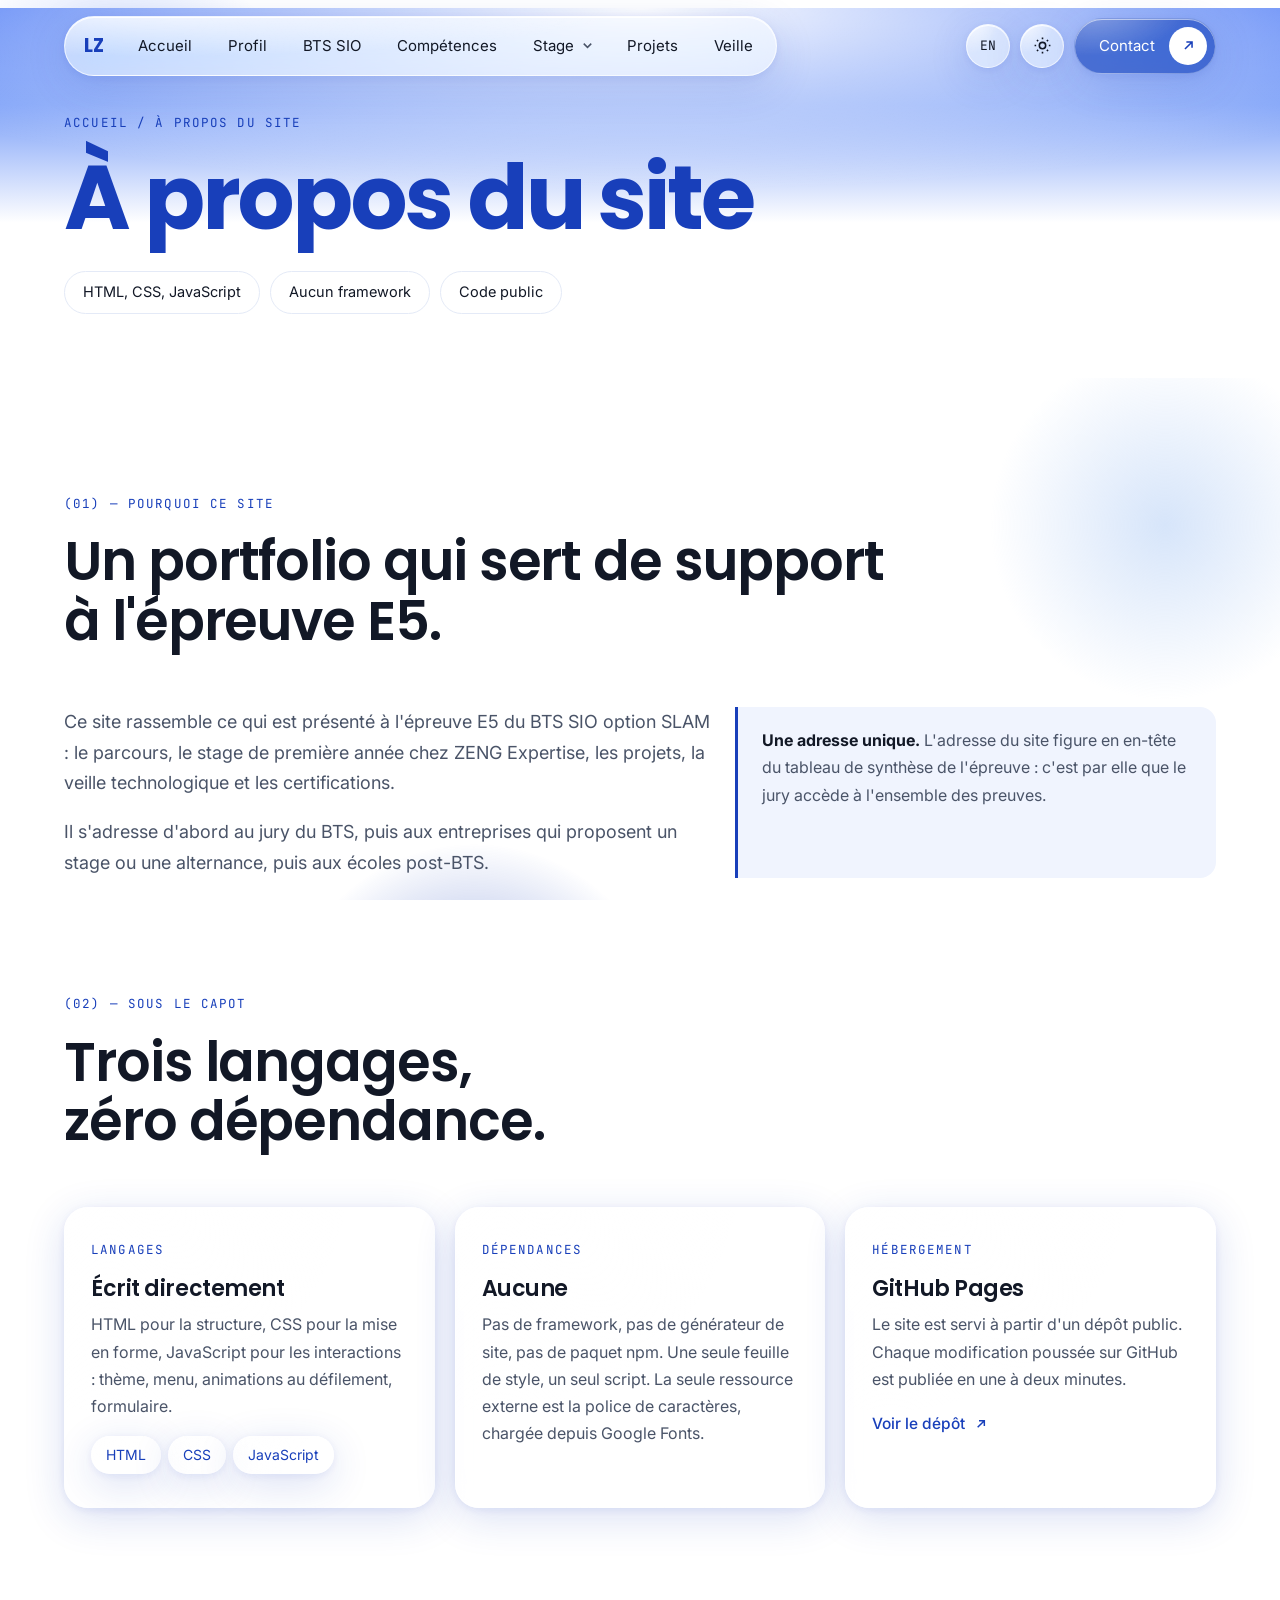
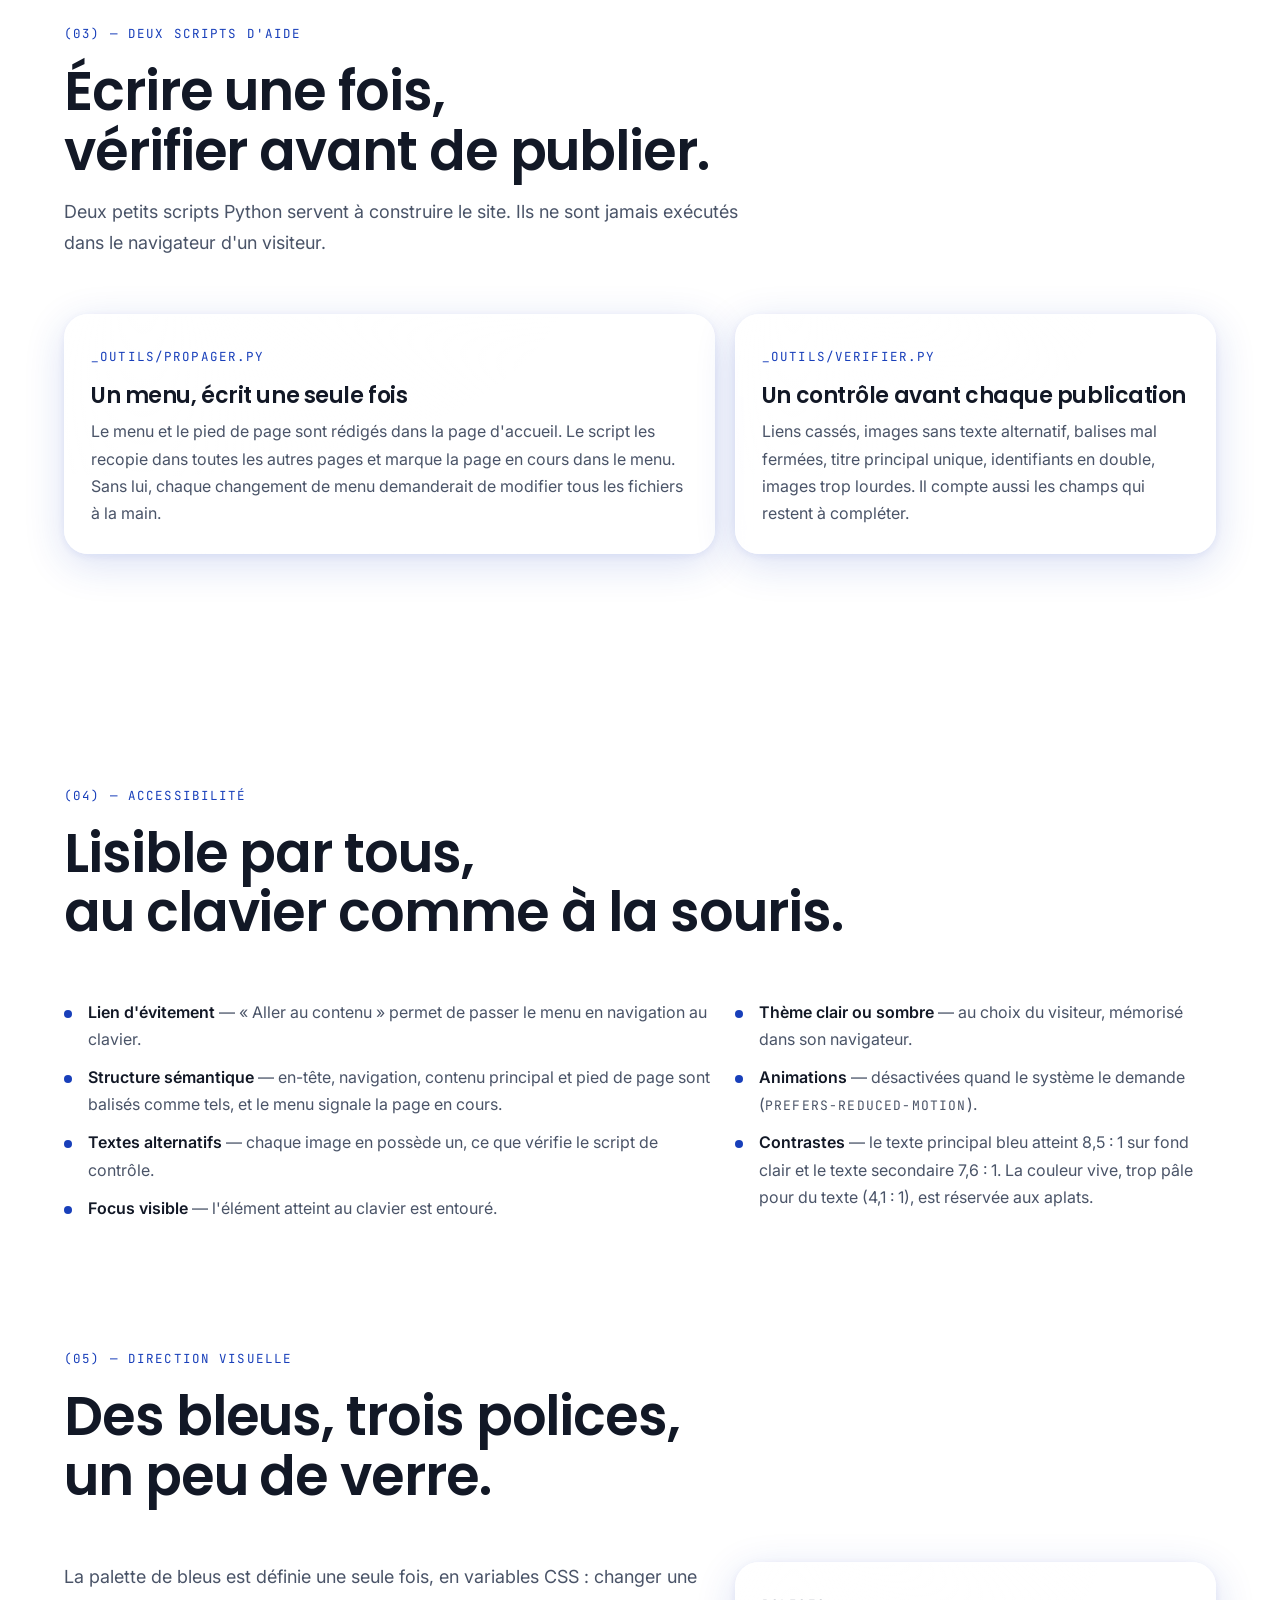
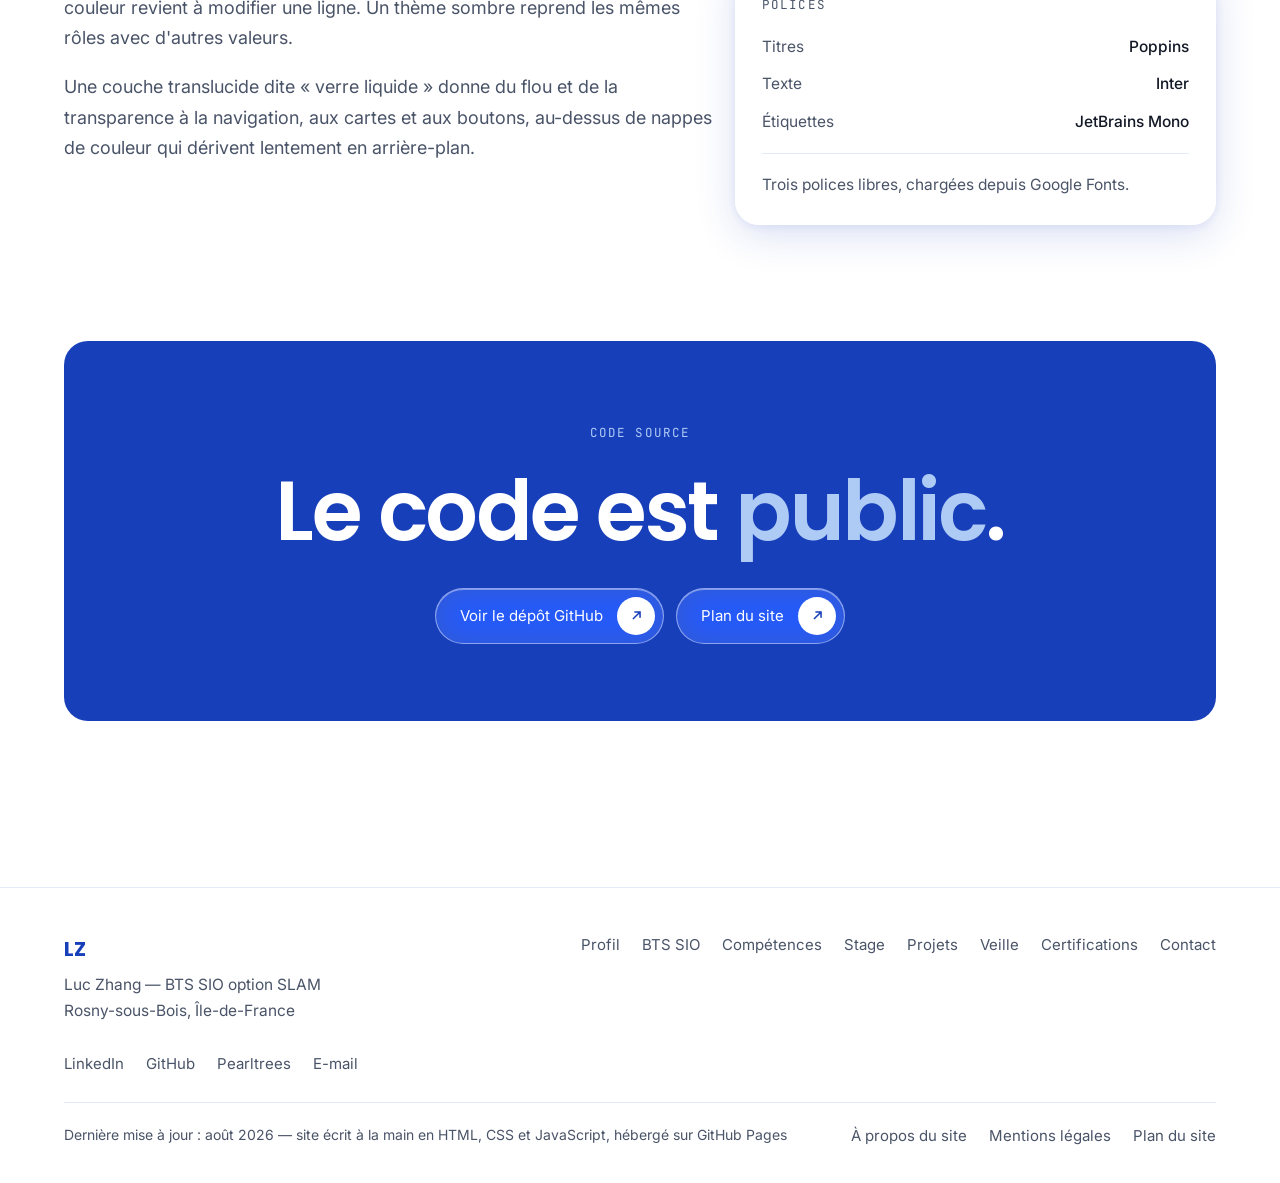
==== a-propos.html @ a3384159 "Ajoute la page à propos du site Intention du portfolio, langages et absence de dépendances, les deux" ====
<!DOCTYPE html>
<html lang="fr" data-theme="light">
<head>
<meta charset="utf-8">
<meta name="viewport" content="width=device-width, initial-scale=1">
<title>À propos du site — Luc Zhang, BTS SIO option SLAM</title>
<meta name="description" content="Comment ce portfolio est construit : HTML, CSS et JavaScript sans framework, hébergement GitHub Pages, deux scripts Python d'aide à la maintenance, accessibilité et direction visuelle.">
<link rel="preconnect" href="https://fonts.googleapis.com">
<link rel="preconnect" href="https://fonts.gstatic.com" crossorigin>
<link href="https://fonts.googleapis.com/css2?family=Poppins:wght@500;600;700&family=Inter:wght@400;500;600&family=JetBrains+Mono:wght@400;500&display=swap" rel="stylesheet">
<link rel="stylesheet" href="assets/css/style.css">
</head>
<body>
<a class="skip" href="#main">Aller au contenu</a>
<div class="progress" id="progress"></div>

<!-- #header -->
<header class="hdr" id="hdr">
  <div class="wrap hdr-in">
    <nav class="navpill" id="nav" aria-label="Navigation principale">
      <a class="logo" href="index.html">LZ</a>
      <a class="nl" href="index.html">Accueil</a>
      <a class="nl" href="profil.html">Profil</a>
      <a class="nl" href="bts-sio.html">BTS SIO</a>
      <a class="nl" href="competences.html">Compétences</a>
      <div class="has-sub">
        <a class="nl nl-main" href="stage-1.html">Stage</a>
        <button class="nl-toggle" aria-expanded="false" aria-label="Ouvrir le sous-menu Stage">
          <svg viewBox="0 0 24 24" fill="none" stroke="currentColor" stroke-width="2.4"><path d="M6 9l6 6 6-6"/></svg>
        </button>
        <div class="sub">
          <a href="stage-1.html">1<sup>re</sup> année<span>ZENG Expertise — effectué</span></a>
          <a href="stage-2.html">2<sup>e</sup> année<span>À venir</span></a>
        </div>
      </div>
      <a class="nl" href="projets.html">Projets</a>
      <a class="nl" href="veille.html">Veille</a>
    </nav>
    <div class="hdr-right">
      <button class="icon-btn burger" id="burger" aria-label="Ouvrir le menu" aria-expanded="false">
        <svg viewBox="0 0 24 24" fill="none" stroke="currentColor" stroke-width="2"><path d="M4 7h16M4 12h16M4 17h16"/></svg>
      </button>
      <!-- version anglaise à produire : index-en.html -->
      <a class="icon-btn" href="index-en.html" hreflang="en" aria-label="Switch to English">EN</a>
      <button class="icon-btn" id="theme" aria-label="Basculer le thème sombre">
        <svg viewBox="0 0 24 24" fill="none" stroke="currentColor" stroke-width="2"><circle cx="12" cy="12" r="4"/><path d="M12 2v2M12 20v2M2 12h2M20 12h2M5 5l1.5 1.5M17.5 17.5L19 19M19 5l-1.5 1.5M6.5 17.5L5 19"/></svg>
      </button>
      <a class="btn btn-deep" href="contact.html">Contact
        <span class="cir"><svg viewBox="0 0 24 24" fill="none" stroke="currentColor" stroke-width="2.2"><path d="M7 17L17 7M9 7h8v8"/></svg></span>
      </a>
    </div>
  </div>
</header>
<!-- /#header -->

<main id="main">

<!-- ============ EN-TÊTE ============ -->
<section class="pagehead">
  <div class="wrap">
    <p class="mono bread rv"><a href="index.html">Accueil</a> / À propos du site</p>
    <h1 class="rv">À propos du site</h1>
    <p class="sub rv">Pourquoi il existe, de quoi il est fait, et comment il est entretenu.</p>
    <div class="meta rv">
      <span>HTML, CSS, JavaScript</span>
      <span>Aucun framework</span>
      <span>Code public</span>
    </div>
  </div>
</section>

<!-- ============ 01 · POURQUOI ============ -->
<section class="sec wrap">
  <div class="sec-head rv">
    <span class="mono eyebrow">(01) — Pourquoi ce site</span>
    <h2>Un portfolio qui sert de support<br>à l'épreuve E5.</h2>
  </div>

  <div class="grid-2">
    <div class="rv">
      <p class="lead">Ce site rassemble ce qui est présenté à l'épreuve E5 du BTS SIO option SLAM : le parcours, le stage de première année chez ZENG Expertise, les projets, la veille technologique et les certifications.</p>
      <p class="lead" style="margin-top:18px">Il s'adresse d'abord au jury du BTS, puis aux entreprises qui proposent un stage ou une alternance, puis aux écoles post-BTS.</p>
    </div>
    <aside class="note rv">
      <b>Une adresse unique.</b> L'adresse du site figure en en-tête du tableau de synthèse de l'épreuve : c'est par elle que le jury accède à l'ensemble des preuves.
    </aside>
  </div>
</section>

<!-- ============ 02 · SOUS LE CAPOT ============ -->
<section class="sec wrap" style="padding-top:0">
  <div class="sec-head rv">
    <span class="mono eyebrow">(02) — Sous le capot</span>
    <h2>Trois langages,<br>zéro dépendance.</h2>
  </div>

  <div class="grid-3">
    <article class="card rv">
      <span class="mono" style="color:var(--deep)">Langages</span>
      <h3 style="margin:14px 0 10px;font-size:22px">Écrit directement</h3>
      <p style="color:var(--sec);font-size:16px">HTML pour la structure, CSS pour la mise en forme, JavaScript pour les interactions : thème, menu, animations au défilement, formulaire.</p>
      <div style="margin-top:16px"><span class="chip">HTML</span><span class="chip">CSS</span><span class="chip">JavaScript</span></div>
    </article>
    <article class="card rv">
      <span class="mono" style="color:var(--deep)">Dépendances</span>
      <h3 style="margin:14px 0 10px;font-size:22px">Aucune</h3>
      <p style="color:var(--sec);font-size:16px">Pas de framework, pas de générateur de site, pas de paquet npm. Une seule feuille de style, un seul script. La seule ressource externe est la police de caractères, chargée depuis Google Fonts.</p>
    </article>
    <article class="card rv">
      <span class="mono" style="color:var(--deep)">Hébergement</span>
      <h3 style="margin:14px 0 10px;font-size:22px">GitHub Pages</h3>
      <p style="color:var(--sec);font-size:16px">Le site est servi à partir d'un dépôt public. Chaque modification poussée sur GitHub est publiée en une à deux minutes.</p>
      <div style="margin-top:16px"><a class="link" href="https://github.com/luckk11/portfolio-bts-sio" rel="noopener">Voir le dépôt
        <svg viewBox="0 0 24 24" fill="none" stroke="currentColor" stroke-width="2.2"><path d="M7 17L17 7M9 7h8v8"/></svg></a></div>
    </article>
  </div>
</section>

<!-- ============ 03 · SCRIPTS ============ -->
<section class="sec wrap" style="padding-top:0">
    <div class="sec-head rv">
      <span class="mono eyebrow">(03) — Deux scripts d'aide</span>
      <h2>Écrire une fois,<br>vérifier avant de publier.</h2>
      <p class="lead" style="margin-top:16px">Deux petits scripts Python servent à construire le site. Ils ne sont jamais exécutés dans le navigateur d'un visiteur.</p>
    </div>

    <div class="grid-2">
      <article class="card rv">
        <span class="mono" style="color:var(--deep)">_outils/propager.py</span>
        <h3 style="margin:14px 0 10px;font-size:22px">Un menu, écrit une seule fois</h3>
        <p style="color:var(--sec);font-size:16px">Le menu et le pied de page sont rédigés dans la page d'accueil. Le script les recopie dans toutes les autres pages et marque la page en cours dans le menu. Sans lui, chaque changement de menu demanderait de modifier tous les fichiers à la main.</p>
      </article>
      <article class="card rv">
        <span class="mono" style="color:var(--deep)">_outils/verifier.py</span>
        <h3 style="margin:14px 0 10px;font-size:22px">Un contrôle avant chaque publication</h3>
        <p style="color:var(--sec);font-size:16px">Liens cassés, images sans texte alternatif, balises mal fermées, titre principal unique, identifiants en double, images trop lourdes. Il compte aussi les champs qui restent à compléter.</p>
      </article>
    </div>
</section>

<!-- ============ 04 · ACCESSIBILITÉ ============ -->
<section class="sec wrap">
  <div class="sec-head rv">
    <span class="mono eyebrow">(04) — Accessibilité</span>
    <h2>Lisible par tous,<br>au clavier comme à la souris.</h2>
  </div>

  <div class="grid-2">
    <ul class="mlist rv" style="margin-top:0">
      <li><b>Lien d'évitement</b> — « Aller au contenu » permet de passer le menu en navigation au clavier.</li>
      <li><b>Structure sémantique</b> — en-tête, navigation, contenu principal et pied de page sont balisés comme tels, et le menu signale la page en cours.</li>
      <li><b>Textes alternatifs</b> — chaque image en possède un, ce que vérifie le script de contrôle.</li>
      <li><b>Focus visible</b> — l'élément atteint au clavier est entouré.</li>
    </ul>
    <ul class="mlist rv" style="margin-top:0">
      <li><b>Thème clair ou sombre</b> — au choix du visiteur, mémorisé dans son navigateur.</li>
      <li><b>Animations</b> — désactivées quand le système le demande (<span class="mono" style="font-size:13px">prefers-reduced-motion</span>).</li>
      <li><b>Contrastes</b> — le texte principal bleu atteint 8,5 : 1 sur fond clair et le texte secondaire 7,6 : 1. La couleur vive, trop pâle pour du texte (4,1 : 1), est réservée aux aplats.</li>
    </ul>
  </div>
</section>

<!-- ============ 05 · DIRECTION VISUELLE ============ -->
<section class="sec wrap" style="padding-top:0">
  <div class="sec-head rv">
    <span class="mono eyebrow">(05) — Direction visuelle</span>
    <h2>Des bleus, trois polices,<br>un peu de verre.</h2>
  </div>

  <div class="grid-2">
    <div class="rv">
      <p class="lead">La palette de bleus est définie une seule fois, en variables CSS : changer une couleur revient à modifier une ligne. Un thème sombre reprend les mêmes rôles avec d'autres valeurs.</p>
      <p class="lead" style="margin-top:18px">Une couche translucide dite « verre liquide » donne du flou et de la transparence à la navigation, aux cartes et aux boutons, au-dessus de nappes de couleur qui dérivent lentement en arrière-plan.</p>
    </div>
    <aside class="card idcard rv">
      <span class="mono" style="color:var(--sec)">Polices</span>
      <dl style="margin-top:16px">
        <dt>Titres</dt><dd>Poppins</dd>
        <dt>Texte</dt><dd>Inter</dd>
        <dt>Étiquettes</dt><dd>JetBrains Mono</dd>
      </dl>
      <p style="margin-top:18px;padding-top:18px;border-top:1px solid var(--line);font-size:15.5px;color:var(--sec)">Trois polices libres, chargées depuis Google Fonts.</p>
    </aside>
  </div>
</section>

<!-- ============ CTA ============ -->
<section class="wrap" style="padding-bottom:clamp(40px,6vw,80px)">
  <div class="cta rv">
    <span class="mono" style="color:var(--pale)">Code source</span>
    <h2 style="margin-top:20px">Le code est <em>public</em>.</h2>
    <div style="margin-top:30px;display:flex;gap:12px;justify-content:center;flex-wrap:wrap">
      <a class="btn btn-ghost" href="https://github.com/luckk11/portfolio-bts-sio" rel="noopener">Voir le dépôt GitHub
        <span class="cir"><svg viewBox="0 0 24 24" fill="none" stroke="currentColor" stroke-width="2.2"><path d="M7 17L17 7M9 7h8v8"/></svg></span></a>
      <a class="btn btn-ghost" href="plan-du-site.html">Plan du site
        <span class="cir"><svg viewBox="0 0 24 24" fill="none" stroke="currentColor" stroke-width="2.2"><path d="M7 17L17 7M9 7h8v8"/></svg></span></a>
    </div>
  </div>
</section>

</main>

<!-- #footer -->
<footer class="ft">
  <div class="wrap">
    <div class="ft-in">
      <div>
        <span style="font-family:Poppins,sans-serif;font-weight:700;font-size:20px;color:var(--deep)">LZ</span>
        <p style="font-size:15.5px;color:var(--sec);margin-top:6px">Luc Zhang — BTS SIO option SLAM<br>Rosny-sous-Bois, Île-de-France</p>
      </div>
      <nav aria-label="Pages du site">
        <a href="profil.html">Profil</a>
        <a href="bts-sio.html">BTS SIO</a>
        <a href="competences.html">Compétences</a>
        <a href="stage-1.html">Stage</a>
        <a href="projets.html">Projets</a>
        <a href="veille.html">Veille</a>
        <a href="certifications.html">Certifications</a>
        <a href="contact.html">Contact</a>
      </nav>
      <nav aria-label="Liens externes">
        <a href="https://www.linkedin.com/in/luczhang8/" rel="noopener">LinkedIn</a>
        <a href="https://github.com/luckk11" rel="noopener">GitHub</a>
        <a href="https://www.pearltrees.com/lucque" rel="noopener">Pearltrees</a>
        <a href="mailto:zhg.luc2909@gmail.com">E-mail</a>
      </nav>
    </div>
    <div class="ft-in ft-bot">
      <span>Dernière mise à jour : août 2026 — site écrit à la main en HTML, CSS et JavaScript, hébergé sur GitHub Pages</span>
      <nav aria-label="Pages annexes">
        <a href="a-propos.html">À propos du site</a>
        <a href="mentions-legales.html">Mentions légales</a>
        <a href="plan-du-site.html">Plan du site</a>
      </nav>
    </div>
  </div>
</footer>
<!-- /#footer -->

<script src="assets/js/main.js" defer></script>
</body>
</html>
---- assets/css/style.css ----
/* ============================================================
   1. TOKENS — palette relevée sur la référence Arooth
   ============================================================ */
:root{
  --deep:#183FBA; --vivid:#4776F5; --pale:#AECBF5; --faint:#D8E3FC;
  --surf:#F0F4FE; --page:#FFFFFF; --card:#FFFFFF;
  --ink:#121826; --sec:#4A5468; --line:#E4EAF7;
  --ok:#0E9F6E; --ok-bg:#E1F5EE;
  --wait:#B45309; --wait-bg:#FAEEDA;
  --todo:#7A3FBF; --todo-bg:#F1EAFB;
  --sky:radial-gradient(120% 85% at 50% 0%,#FFFFFF 0%,rgba(255,255,255,0) 58%),
        linear-gradient(180deg,#4776F5 0%,#7CA0F8 26%,#FFFFFF 58%);
  --r:16px; --r-lg:24px;
  --pad:clamp(20px,5vw,72px);
  --ease:cubic-bezier(.2,.7,.3,1);
  --glass-bg:rgba(255,255,255,.52); --glass-hi:rgba(255,255,255,.85); --glass-border:rgba(255,255,255,.65);
  --glass-shadow:0 10px 40px rgba(24,63,186,.16),0 2px 10px rgba(24,63,186,.08);
  --blob-a:#4776F5; --blob-b:#AECBF5; --blob-c:#183FBA;
}
[data-theme="dark"]{
  --deep:#6C93F7; --vivid:#4776F5; --pale:#8FB2F0; --faint:#243255;
  --surf:#18213C; --page:#0B1020; --card:#111830;
  --ink:#EAEEF9; --sec:#9BA7C2; --line:#222E4F;
  --ok:#34D399; --ok-bg:#10382D;
  --wait:#FBBF24; --wait-bg:#3A2A08;
  --todo:#C4A2F0; --todo-bg:#2A1E3E;
  --sky:radial-gradient(120% 85% at 50% 0%,rgba(11,16,32,.2) 0%,rgba(11,16,32,0) 55%),
        linear-gradient(180deg,#1B3A93 0%,#152657 30%,#0B1020 62%);
  --glass-bg:rgba(20,28,54,.46); --glass-hi:rgba(255,255,255,.16); --glass-border:rgba(255,255,255,.13);
  --glass-shadow:0 10px 40px rgba(0,0,0,.5),0 2px 10px rgba(0,0,0,.3);
  --blob-a:#4776F5; --blob-b:#1B3A93; --blob-c:#8FB2F0;
}

/* ============================================================
   2. BASE
   ============================================================ */
*{box-sizing:border-box}
html{scroll-behavior:smooth}
body{margin:0;background:var(--page);color:var(--ink);font-family:Inter,system-ui,-apple-system,sans-serif;font-size:17px;line-height:1.7;-webkit-font-smoothing:antialiased}
img{max-width:100%;display:block}
a{color:inherit}
h1,h2,h3,h4{font-family:Poppins,sans-serif;font-weight:600;letter-spacing:-.02em;line-height:1.1;margin:0}
p{margin:0}
.wrap{max-width:1320px;margin:0 auto;padding:0 var(--pad)}
.mono{font-family:'JetBrains Mono',monospace;text-transform:uppercase;letter-spacing:.09em;font-size:12.5px}
.eyebrow{color:var(--deep);margin-bottom:18px;display:block}
.lead{color:var(--sec);font-size:18px;max-width:64ch}
.sec{padding-block:clamp(64px,9vw,120px)}
.sec-head{margin-bottom:clamp(32px,5vw,56px)}
.sec-head h2{font-size:clamp(30px,4.4vw,54px)}
.skip{position:absolute;left:-9999px}
.skip:focus{left:16px;top:16px;z-index:99;background:var(--deep);color:#fff;padding:10px 18px;border-radius:999px}
:focus-visible{outline:3px solid var(--deep);outline-offset:3px;border-radius:6px}
/* champ à compléter — repérable en un coup d'œil, à supprimer une fois rempli */
.todo{background:var(--todo-bg);color:var(--todo);border-radius:6px;padding:1px 8px;font-family:'JetBrains Mono',monospace;font-size:.82em}

/* ============================================================
   3. BOUTONS
   ============================================================ */
.btn{display:inline-flex;align-items:center;gap:14px;border:0;cursor:pointer;border-radius:999px;padding:8px 8px 8px 24px;font:inherit;font-size:15px;text-decoration:none;transition:transform .3s var(--ease),background .3s}
.btn .cir{width:38px;height:38px;border-radius:999px;display:grid;place-items:center;transition:transform .4s var(--ease);flex:none}
.btn:hover{transform:translateY(-2px)}
.btn:hover .cir{transform:rotate(45deg)}
.btn svg{width:17px;height:17px}
.btn-deep{background:var(--deep);color:#fff}
.btn-deep .cir{background:#fff;color:var(--deep)}
.btn-soft{background:var(--surf);color:var(--ink)}
.btn-soft .cir{background:var(--deep);color:#fff}
.btn-ghost{background:transparent;color:#fff;border:1px solid rgba(255,255,255,.45)}
.btn-ghost .cir{background:#fff;color:var(--deep)}
.link{display:inline-flex;align-items:center;gap:8px;color:var(--deep);text-decoration:none;font-size:15.5px;font-weight:500}
.link svg{width:16px;height:16px;transition:transform .35s var(--ease)}
.link:hover svg{transform:translate(4px,-4px)}

/* ============================================================
   4. HEADER
   ============================================================ */
.progress{position:fixed;top:0;left:0;height:3px;width:0;background:var(--deep);z-index:60}
.hdr{position:sticky;top:0;z-index:50;padding:16px 0;transition:padding .3s var(--ease)}
.hdr.compact{padding:8px 0}
.hdr-in{display:flex;align-items:center;justify-content:space-between;gap:16px}
.navpill{display:flex;align-items:center;gap:4px;background:var(--card);border:1px solid var(--line);border-radius:999px;padding:7px}
.navpill .logo{font-family:Poppins,sans-serif;font-weight:700;font-size:19px;color:var(--deep);padding:0 14px 0 12px;text-decoration:none}
.navpill a.nl{font-size:15px;color:var(--ink);padding:9px 16px;border-radius:999px;text-decoration:none;transition:background .25s,color .25s;white-space:nowrap}
.navpill a.nl:hover,.navpill a.nl[aria-current="page"]{background:var(--surf);color:var(--deep)}
.hdr-right{display:flex;align-items:center;gap:10px}
.icon-btn{width:44px;height:44px;border-radius:999px;border:1px solid var(--line);background:var(--card);color:var(--ink);display:grid;place-items:center;cursor:pointer;transition:background .25s;text-decoration:none;font-size:13px;font-family:'JetBrains Mono',monospace}
.icon-btn:hover{background:var(--surf)}
.icon-btn svg{width:19px;height:19px}
.burger{display:none}

/* ============================================================
   5. HERO
   ============================================================ */
.hero{position:relative;background:var(--sky);margin-top:-84px;padding-top:104px;overflow:hidden}
.hero-in{position:relative;z-index:1;text-align:center;padding:clamp(28px,6vw,64px) 0 0}
.hero-tag{display:inline-flex;align-items:center;gap:9px;background:var(--card);border-radius:999px;padding:9px 20px;font-size:15px;color:var(--ink);border:1px solid var(--line)}
.dot{width:8px;height:8px;border-radius:999px;background:var(--ok);flex:none;position:relative}
.dot::after{content:"";position:absolute;inset:0;border-radius:999px;background:var(--ok);animation:pulse 2.4s infinite}
@keyframes pulse{0%{transform:scale(1);opacity:.7}70%{transform:scale(2.8);opacity:0}100%{opacity:0}}
.welcome{margin:clamp(18px,3vw,34px) 0 0;text-align:center}
.welcome .w1{display:block;font-family:Poppins,sans-serif;font-weight:700;color:var(--deep);font-size:clamp(54px,14.6vw,196px);line-height:.9;letter-spacing:-.045em}
.welcome .w1 .pill{display:inline-block;width:.46em;height:.26em;border:.055em solid var(--deep);border-radius:999px;background:var(--pale);margin-left:.06em;vertical-align:.06em}
.welcome .w2{display:block;font-family:Poppins,sans-serif;font-weight:500;color:var(--ink);font-size:clamp(20px,3.4vw,44px);line-height:1.15;letter-spacing:-.02em;margin-top:clamp(6px,1vw,14px)}
.hero-name{margin-top:clamp(16px,2.2vw,26px);color:var(--deep)}
.hero-bar{position:relative;z-index:1;margin-top:clamp(36px,6vw,72px);background:var(--page);border-top:1px solid var(--line);padding:clamp(24px,3vw,38px) 0}
.hero-bar-in{display:flex;align-items:center;justify-content:space-between;gap:28px;flex-wrap:wrap}
.hero-bar p{max-width:58ch;font-size:clamp(17px,1.5vw,21px);line-height:1.55}
.hero-actions{display:flex;gap:12px;flex-wrap:wrap}

/* ============================================================
   6. COMPOSANTS
   ============================================================ */
.card{background:var(--card);border:1px solid var(--line);border-radius:var(--r-lg);padding:26px}
.grid-3{display:grid;grid-template-columns:repeat(3,1fr);gap:20px}
.grid-2{display:grid;grid-template-columns:1.15fr .85fr;gap:20px}
.grid-4{display:grid;grid-template-columns:repeat(4,1fr);gap:16px}
.stat{border-left:2px solid var(--deep);padding-left:20px}
.stat b{display:block;font-family:Poppins,sans-serif;font-weight:700;font-size:clamp(34px,4.2vw,54px);line-height:1;color:var(--deep)}
.stat span{font-size:15px;color:var(--sec)}
.idcard dl{display:grid;grid-template-columns:auto 1fr;gap:11px 16px;margin:0;font-size:15.5px}
.idcard dt{color:var(--sec)}
.idcard dd{margin:0;text-align:right;font-weight:500}
.chip{display:inline-block;background:var(--surf);color:var(--deep);border-radius:999px;padding:7px 15px;font-size:14px;margin:0 7px 7px 0}
.chip-n{background:var(--surf);color:var(--sec)}
.badge{display:inline-flex;align-items:center;gap:7px;border-radius:999px;padding:6px 14px;font-size:13.5px;font-weight:500}
.badge-ok{background:var(--ok-bg);color:var(--ok)}
.badge-wait{background:var(--wait-bg);color:var(--wait)}

/* accordéon */
.acc{border-top:1px solid var(--line)}
.acc-item{border-bottom:1px solid var(--line)}
.acc-btn{width:100%;background:none;border:0;cursor:pointer;font:inherit;color:inherit;display:flex;align-items:center;gap:20px;padding:26px 4px;text-align:left}
.acc-btn .num{font-family:'JetBrains Mono',monospace;font-size:13px;color:var(--sec);flex:none}
.acc-btn h3{flex:1;font-size:clamp(19px,2.2vw,27px);transition:color .3s}
.acc-btn:hover h3{color:var(--deep)}
.acc-btn .plus{width:38px;height:38px;border-radius:999px;background:var(--surf);color:var(--deep);display:grid;place-items:center;flex:none;transition:transform .4s var(--ease),background .3s}
.acc-item.open .acc-btn .plus{transform:rotate(135deg);background:var(--deep);color:#fff}
.acc-panel{display:grid;grid-template-rows:0fr;transition:grid-template-rows .45s var(--ease)}
.acc-item.open .acc-panel{grid-template-rows:1fr}
.acc-panel > div{overflow:hidden}
.acc-body{padding:0 4px 28px 58px;color:var(--sec);max-width:74ch}
.gauge{display:flex;gap:6px;margin:14px 0 12px}
.gauge i{width:34px;height:6px;border-radius:3px;background:var(--faint)}
.gauge i.on{background:var(--deep)}

/* bandes pleine couleur */
.band{background:var(--deep);color:#fff}
.band .lead{color:rgba(255,255,255,.82)}
.band .mono{color:rgba(255,255,255,.75)}
.band h2{color:#fff}
[data-theme="dark"] .band{background:#152A63}

/* frise */
.timeline{display:grid;grid-template-columns:repeat(4,1fr);gap:22px;position:relative;margin-top:14px}
.timeline::before{content:"";position:absolute;left:0;right:0;top:9px;height:2px;background:rgba(255,255,255,.22)}
.tl{position:relative;padding-top:34px}
.tl::before{content:"";position:absolute;top:2px;left:0;width:16px;height:16px;border-radius:999px;background:#fff;border:4px solid var(--deep)}
.tl b{display:block;font-family:Poppins,sans-serif;font-size:18px;font-weight:600}
.tl span{font-size:15px;color:rgba(255,255,255,.72);display:block}
.tl em{font-family:'JetBrains Mono',monospace;font-style:normal;font-size:12px;color:var(--pale);letter-spacing:.08em}

/* fiche stage */
.stage{display:grid;grid-template-columns:.85fr 1.15fr;gap:0;overflow:hidden;padding:0}
.stage-media{background:var(--surf);padding:clamp(24px,3vw,40px);display:flex;flex-direction:column;justify-content:center;gap:20px}
.stage-media .logo-box{background:#000;border-radius:var(--r);padding:26px;display:grid;place-items:center}
.stage-media .logo-box img{width:132px}
.stage-media dl{display:grid;grid-template-columns:auto 1fr;gap:10px 14px;margin:0;font-size:15px}
.stage-media dt{color:var(--sec)}
.stage-media dd{margin:0;text-align:right;font-weight:500}
.stage-body{padding:clamp(24px,3vw,40px)}
.stage-body h3{font-size:clamp(22px,2.6vw,32px);margin:10px 0 6px}
.mlist{list-style:none;margin:16px 0 0;padding:0}
.mlist li{position:relative;padding-left:24px;margin-bottom:11px;font-size:16px;color:var(--sec)}
.mlist li::before{content:"";position:absolute;left:0;top:11px;width:8px;height:8px;border-radius:999px;background:var(--deep)}
.mlist li b{color:var(--ink);font-weight:600}
.docs{display:flex;gap:10px;flex-wrap:wrap;margin-top:22px;padding-top:22px;border-top:1px solid var(--line)}
.doc{display:inline-flex;align-items:center;gap:10px;border:1px solid var(--line);border-radius:999px;padding:11px 20px;font-size:15px;text-decoration:none;transition:border-color .3s,background .3s}
.doc:hover{border-color:var(--deep);background:var(--surf)}

/* projet en vedette */
.feat{overflow:hidden;padding:0;border-radius:var(--r-lg);border:1px solid var(--line);background:var(--card)}
.feat-media{position:relative;background:var(--surf);border-bottom:1px solid var(--line);overflow:hidden}
.feat-media img{width:100%;transition:transform .8s var(--ease)}
.feat:hover .feat-media img{transform:scale(1.02)}
.feat-body{padding:clamp(24px,3vw,40px);display:grid;grid-template-columns:1.3fr .7fr;gap:30px;align-items:start}
.feat-body h3{font-size:clamp(24px,3vw,38px);margin-bottom:12px}
.shots{display:grid;grid-template-columns:1fr 1fr;gap:16px;margin-top:20px}
.shots img{border:1px solid var(--line);border-radius:var(--r)}

/* axes de veille illustrés */
.axe{background:var(--card);border:1px solid var(--line);border-radius:var(--r-lg);overflow:hidden;transition:transform .35s var(--ease),border-color .35s}
.axe:hover{transform:translateY(-6px);border-color:var(--deep)}
.axe img{width:100%;aspect-ratio:16/10;object-fit:cover;border-bottom:1px solid var(--line);background:var(--surf)}
.axe-body{padding:22px 24px 26px}
.axe-body h3{font-size:20px;margin:12px 0 6px}
.axe-body p{font-size:15.5px;color:var(--sec)}

/* certifications */
.certs{display:grid;grid-template-columns:repeat(3,1fr);gap:16px}
.bandeau{margin-top:18px;background:var(--surf);border:1px solid var(--line);border-radius:var(--r);padding:20px 26px;display:flex;gap:18px;align-items:flex-start}
.bandeau .sq{width:38px;height:38px;border-radius:10px;background:var(--card);color:var(--deep);display:grid;place-items:center;flex:none;border:1px solid var(--line)}
.bandeau p{font-size:16px;color:var(--sec)}
.bandeau b{color:var(--ink)}
.cert{display:flex;align-items:center;gap:16px;border:1px solid var(--line);border-radius:var(--r);padding:18px 22px;background:var(--card)}
.cert .sq{width:44px;height:44px;border-radius:12px;background:var(--surf);color:var(--deep);display:grid;place-items:center;flex:none}
.cert b{display:block;font-size:16px;font-weight:600;line-height:1.35}
.cert span{font-size:14px;color:var(--sec)}

/* CTA final */
.cta{background:var(--deep);color:#fff;border-radius:var(--r-lg);padding:clamp(38px,6vw,84px);text-align:center}
.cta h2{font-size:clamp(34px,6.5vw,86px);letter-spacing:-.03em;color:#fff}
.cta h2 em{font-style:normal;color:var(--pale)}
.cta .mail{display:inline-block;margin-top:22px;font-size:clamp(17px,2vw,24px);color:#fff;text-decoration:none;border-bottom:2px solid rgba(255,255,255,.45);padding-bottom:3px}

/* footer */
.ft{border-top:1px solid var(--line);margin-top:clamp(48px,7vw,96px);padding:44px 0 34px}
.ft-in{display:flex;justify-content:space-between;gap:26px;flex-wrap:wrap;align-items:flex-start}
.ft nav{display:flex;gap:22px;flex-wrap:wrap}
.ft a{color:var(--sec);text-decoration:none;font-size:15px}
.ft a:hover{color:var(--deep)}
.ft-bot{margin-top:26px;padding-top:20px;border-top:1px solid var(--line);font-size:14px;color:var(--sec)}

/* ============================================================
   7. ANIMATIONS
   ============================================================ */
.rv{opacity:0;transform:translateY(22px);transition:opacity .7s var(--ease),transform .7s var(--ease)}
.rv.in{opacity:1;transform:none}

/* ============================================================
   8. RESPONSIVE
   ============================================================ */
@media (max-width:1000px){
  .grid-3,.grid-2,.grid-4,.timeline,.certs,.feat-body{grid-template-columns:1fr 1fr}
  .stage{grid-template-columns:1fr}
  .feat-body{grid-template-columns:1fr}
}
@media (max-width:760px){
  body{font-size:16px}
  .grid-3,.grid-2,.grid-4,.timeline,.certs,.shots{grid-template-columns:1fr}
  .timeline::before{display:none}
  .navpill .nl{display:none}
  .burger{display:grid}
  .navpill.open{position:absolute;top:74px;left:var(--pad);right:var(--pad);flex-direction:column;align-items:stretch;border-radius:var(--r-lg);padding:12px}
  .navpill.open .nl{display:block}
  .acc-body{padding-left:4px}
  .hdr{position:relative}
  .hero{margin-top:0;padding-top:24px}
}
@media (prefers-reduced-motion:reduce){
  html{scroll-behavior:auto}
  *,*::before,*::after{animation-duration:.001ms!important;transition-duration:.001ms!important}
  .rv{opacity:1;transform:none}
}

/* ============================================================
   9. PAGES INTERNES
   ============================================================ */
.pagehead{position:relative;background:var(--sky);margin-top:-84px;padding:104px 0 clamp(38px,5vw,72px);overflow:hidden}
.pagehead .wrap{position:relative;z-index:1}
.bread{color:var(--deep)}
.bread a{text-decoration:none}
.bread a:hover{text-decoration:underline}
.pagehead h1{font-size:clamp(38px,7vw,92px);color:var(--deep);letter-spacing:-.035em;margin:16px 0 0;font-weight:700}
.pagehead .sub{margin-top:16px;font-size:clamp(17px,1.7vw,22px);color:var(--ink);max-width:64ch}
.pagehead .meta{display:flex;gap:10px;flex-wrap:wrap;margin-top:24px}
.pagehead .meta span{background:var(--card);border:1px solid var(--line);border-radius:999px;padding:8px 18px;font-size:14.5px}

/* tableaux */
.tbl{width:100%;border-collapse:separate;border-spacing:0;border:1px solid var(--line);border-radius:var(--r);overflow:hidden;font-size:16px}
.tbl caption{text-align:left;color:var(--sec);font-size:14px;padding-bottom:12px}
.tbl th{background:var(--surf);text-align:left;font-family:'JetBrains Mono',monospace;text-transform:uppercase;letter-spacing:.08em;font-size:12px;font-weight:500;color:var(--ink);padding:15px 18px;white-space:nowrap}
.tbl td{padding:15px 18px;border-top:1px solid var(--line);vertical-align:middle;color:var(--ink)}
.tbl td.sec{color:var(--sec);font-size:15.5px}
.tbl tr:hover td{background:var(--surf)}
.tbl .gauge{margin:0}
@media (max-width:860px){
  .tbl,.tbl tbody,.tbl tr,.tbl td{display:block;width:100%}
  .tbl thead{display:none}
  .tbl tr{border-top:1px solid var(--line);padding:8px 0}
  .tbl td{border:0;padding:6px 18px}
  .tbl td[data-l]::before{content:attr(data-l);display:block;font-family:'JetBrains Mono',monospace;font-size:11px;text-transform:uppercase;letter-spacing:.08em;color:var(--sec);margin-bottom:4px}
}

/* blocs numérotés de mission */
.steps{counter-reset:s;display:grid;gap:16px}
.step{background:var(--card);border:1px solid var(--line);border-radius:var(--r-lg);padding:26px 28px;display:grid;grid-template-columns:auto 1fr;gap:24px;transition:border-color .35s}
.step:hover{border-color:var(--deep)}
.step .n{font-family:'JetBrains Mono',monospace;font-size:13px;color:var(--deep);padding-top:5px}
.step h3{font-size:20px;margin-bottom:8px}
.step p{color:var(--sec);font-size:16px}
@media (max-width:640px){.step{grid-template-columns:1fr;gap:10px}}

/* encadré remarque */
.note{border-left:3px solid var(--deep);background:var(--surf);border-radius:0 var(--r) var(--r) 0;padding:20px 24px;font-size:16px;color:var(--sec)}
.note b{color:var(--ink)}

/* galerie */
.gal{display:grid;grid-template-columns:1fr 1fr;gap:18px}
.gal figure{margin:0;border:1px solid var(--line);border-radius:var(--r-lg);overflow:hidden;background:var(--card)}
.gal img{width:100%}
.gal figcaption{padding:15px 20px;font-size:14.5px;color:var(--sec);border-top:1px solid var(--line)}
@media (max-width:860px){.gal{grid-template-columns:1fr}}

/* ============================================================
   10. COMPÉTENCES — lecture rapide
   ============================================================ */
.tag{display:inline-block;border-radius:6px;padding:4px 10px;font-family:'JetBrains Mono',monospace;font-size:11.5px;letter-spacing:.06em;text-transform:uppercase;white-space:nowrap}
.tag-slam{background:var(--deep);color:#fff}
.tag-commun{background:var(--surf);color:var(--deep);border:1px solid var(--faint)}
.lvl{display:flex;align-items:center;gap:12px;white-space:nowrap}
.lvl b{font-size:15px;font-weight:500;color:var(--ink)}
.tbl td.comp{font-weight:500;font-size:16.5px;color:var(--ink);max-width:34ch}
.legende{display:flex;gap:26px;flex-wrap:wrap;align-items:center;margin-bottom:22px;font-size:15px;color:var(--sec)}
.legende span{display:flex;align-items:center;gap:9px}
.legende .gauge{margin:0}
.legende .gauge i{width:20px}

/* ============================================================
   11. PROJETS
   ============================================================ */
.prj-grid{display:grid;grid-template-columns:repeat(3,1fr);gap:20px}
.prj{background:var(--card);border:1px solid var(--line);border-radius:var(--r-lg);padding:26px;display:flex;flex-direction:column;gap:12px;transition:transform .35s var(--ease),border-color .35s}
.prj:hover{transform:translateY(-6px);border-color:var(--deep)}
.prj .top{display:flex;justify-content:space-between;align-items:center;gap:12px}
.prj h3{font-size:20px}
.prj p{font-size:15.5px;color:var(--sec);flex:1}
.prj .foot{display:flex;justify-content:space-between;align-items:center;gap:12px;padding-top:14px;border-top:1px solid var(--line);font-size:14.5px;color:var(--sec)}
@media (max-width:1000px){.prj-grid{grid-template-columns:1fr 1fr}}
@media (max-width:760px){.prj-grid{grid-template-columns:1fr}}

/* ============================================================
   12. SOUS-MENU DE NAVIGATION
   ============================================================ */
.has-sub{position:relative;display:flex;align-items:center;border-radius:999px;transition:background .25s}
.has-sub:hover,.has-sub.open{background:var(--surf)}
.has-sub:hover .nl-main,.has-sub.open .nl-main{color:var(--deep)}
.nl-main{padding-right:6px!important}
.nl-main:hover{background:transparent!important}
.nl-toggle{background:none;border:0;cursor:pointer;padding:10px 12px 10px 0;color:var(--sec);display:grid;place-items:center;border-radius:999px}
.nl-toggle svg{width:15px;height:15px;transition:transform .3s var(--ease)}
.has-sub:hover .nl-toggle svg,.has-sub.open .nl-toggle svg{transform:rotate(180deg);color:var(--deep)}
.sub{position:absolute;top:calc(100% + 12px);left:0;min-width:268px;background:var(--card);border:1px solid var(--line);border-radius:18px;padding:8px;opacity:0;visibility:hidden;transform:translateY(-8px);transition:opacity .25s var(--ease),transform .25s var(--ease),visibility .25s;z-index:5}
.sub::before{content:"";position:absolute;top:-14px;left:0;right:0;height:14px}
.has-sub:hover .sub,.has-sub.open .sub{opacity:1;visibility:visible;transform:none}
.sub a{display:block;padding:11px 15px;border-radius:12px;text-decoration:none;font-size:15.5px;color:var(--ink);transition:background .2s,color .2s}
.sub a span{display:block;font-size:13.5px;color:var(--sec);margin-top:2px}
.sub a:hover{background:var(--surf);color:var(--deep)}
.sub a:hover span{color:var(--deep)}
.sub a[aria-current="page"]{background:var(--surf);color:var(--deep)}
.has-sub:has(a[aria-current="page"]) .nl-main{color:var(--deep);font-weight:500}
@media (max-width:760px){
  .has-sub{display:none;flex-direction:column;align-items:stretch;background:transparent}
  .navpill.open .has-sub{display:flex}
  .nl-toggle{display:none}
  .nl-main{padding-right:16px!important}
  .sub{position:static;opacity:1;visibility:visible;transform:none;border:0;padding:0 0 6px 14px;min-width:0;background:transparent}
  .sub a{padding:9px 14px;font-size:15px}
}

/* ============================================================
   13. FORMULAIRE
   ============================================================ */
.contact-grid{display:grid;grid-template-columns:1.12fr .88fr;gap:24px;align-items:start}
.form{display:grid;gap:20px}
.row2{display:grid;grid-template-columns:1fr 1fr;gap:20px}
.field label{display:block;font-family:'JetBrains Mono',monospace;text-transform:uppercase;letter-spacing:.08em;font-size:12px;color:var(--ink);margin-bottom:9px}
.field label .req{color:var(--deep)}
.field input,.field select,.field textarea{
  width:100%;font:inherit;font-size:16px;color:var(--ink);background:var(--surf);
  border:1px solid var(--line);border-radius:12px;padding:14px 16px;
  transition:border-color .25s,background .25s;
}
.field input::placeholder,.field textarea::placeholder{color:var(--sec);opacity:.85}
.field input:focus,.field select:focus,.field textarea:focus{border-color:var(--deep);background:var(--card);outline:none}
.field textarea{min-height:160px;resize:vertical;line-height:1.6}
.field.invalide input,.field.invalide select,.field.invalide textarea{border-color:#C0392B}
.field-err{display:none;color:#B42318;font-size:14.5px;margin-top:7px}
.field.invalide .field-err{display:block}
[data-theme="dark"] .field-err{color:#F08F8F}
.select-wrap{position:relative}
.select-wrap select{appearance:none;-webkit-appearance:none;padding-right:44px;cursor:pointer}
.select-wrap svg{position:absolute;right:16px;top:50%;transform:translateY(-50%);width:17px;height:17px;color:var(--sec);pointer-events:none}
.check{display:flex;gap:13px;align-items:flex-start;font-size:15.5px;color:var(--sec);cursor:pointer}
.check input{width:20px;height:20px;flex:none;margin:3px 0 0;accent-color:var(--deep)}
.check a{color:var(--deep)}
.form-actions{display:flex;align-items:center;gap:18px;flex-wrap:wrap}
.form-msg{display:none;border-radius:12px;padding:16px 20px;font-size:16px}
.form-msg.ok{display:block;background:var(--ok-bg);color:var(--ok)}
.form-msg.ko{display:block;background:#FCECEA;color:#B42318}
[data-theme="dark"] .form-msg.ko{background:#3A1414;color:#F5A9A9}
.hp{position:absolute;left:-9999px;width:1px;height:1px;overflow:hidden}
.info-card{background:var(--card);border:1px solid var(--line);border-radius:var(--r-lg);padding:26px;margin-bottom:18px}
.info-card h3{font-size:19px;margin-bottom:14px}
.info-line{display:flex;justify-content:space-between;align-items:center;gap:14px;padding:12px 0;border-top:1px solid var(--line);font-size:15.5px}
.info-line:first-of-type{border-top:0;padding-top:0}
.info-line span{color:var(--sec)}
.info-line a,.info-line b{color:var(--ink);font-weight:500;text-decoration:none}
.info-line a:hover{color:var(--deep)}
.reseaux{display:grid;gap:10px}
.reseau{display:flex;align-items:center;justify-content:space-between;gap:14px;background:var(--surf);border:1px solid var(--line);border-radius:12px;padding:13px 17px;text-decoration:none;font-size:15.5px;transition:border-color .25s,transform .25s var(--ease)}
.reseau:hover{border-color:var(--deep);transform:translateX(3px)}
.reseau svg{width:17px;height:17px;color:var(--deep)}
@media (max-width:1000px){.contact-grid{grid-template-columns:1fr}}
@media (max-width:640px){.row2{grid-template-columns:1fr}}

/* ============================================================
   14. VERRE LIQUIDE — nappes de fond + traitement translucide
   sur navpill, icon-btn, hero-tag, card, feat, chip, boutons
   ============================================================ */
.blobs{position:fixed;inset:0;z-index:-1;overflow:hidden;pointer-events:none}
.blob{position:absolute;border-radius:50%;opacity:.5;will-change:transform}
.blob.b1{width:46vw;height:46vw;left:-14vw;top:-10vw;background:radial-gradient(closest-side,var(--blob-a),transparent 72%);animation:drift1 34s ease-in-out infinite alternate}
.blob.b2{width:38vw;height:38vw;right:-10vw;top:22vw;background:radial-gradient(closest-side,var(--blob-b),transparent 72%);animation:drift2 40s ease-in-out infinite alternate}
.blob.b3{width:42vw;height:42vw;left:16vw;top:60vw;background:radial-gradient(closest-side,var(--blob-c),transparent 72%);animation:drift3 46s ease-in-out infinite alternate}
.blob.b4{width:34vw;height:34vw;right:4vw;top:96vw;background:radial-gradient(closest-side,var(--blob-a),transparent 72%);animation:drift1 38s ease-in-out infinite alternate-reverse}
@keyframes drift1{from{transform:translate(0,0)}to{transform:translate(4vw,3vw)}}
@keyframes drift2{from{transform:translate(0,0)}to{transform:translate(-3vw,4vw)}}
@keyframes drift3{from{transform:translate(0,0)}to{transform:translate(3vw,-3vw)}}
@media (prefers-reduced-motion:reduce){.blob{animation:none}}

@supports ((backdrop-filter:blur(1px)) or (-webkit-backdrop-filter:blur(1px))){
  .navpill,.icon-btn,.hero-tag,.card,.feat,.chip{
    background:radial-gradient(120% 160% at 12% -20%,var(--glass-hi),rgba(255,255,255,0) 55%),var(--glass-bg);
    backdrop-filter:blur(20px) saturate(180%);
    -webkit-backdrop-filter:blur(20px) saturate(180%);
    border-color:var(--glass-border);
    box-shadow:var(--glass-shadow),inset 0 1px 0 var(--glass-hi);
  }
  .btn-deep{
    background:radial-gradient(120% 160% at 12% -20%,rgba(255,255,255,.35),rgba(255,255,255,0) 55%),color-mix(in srgb,var(--deep) 62%,transparent);
    backdrop-filter:blur(18px) saturate(170%);
    -webkit-backdrop-filter:blur(18px) saturate(170%);
    border:1px solid rgba(255,255,255,.3);
    box-shadow:var(--glass-shadow),inset 0 1px 0 rgba(255,255,255,.55);
  }
  .btn-soft{
    background:radial-gradient(120% 160% at 12% -20%,var(--glass-hi),rgba(255,255,255,0) 55%),var(--glass-bg);
    backdrop-filter:blur(18px) saturate(170%);
    -webkit-backdrop-filter:blur(18px) saturate(170%);
    border:1px solid var(--glass-border);
    box-shadow:var(--glass-shadow),inset 0 1px 0 var(--glass-hi);
  }
  .btn-ghost{
    background:rgba(255,255,255,.14);
    backdrop-filter:blur(18px) saturate(170%);
    -webkit-backdrop-filter:blur(18px) saturate(170%);
    border:1px solid rgba(255,255,255,.45);
    box-shadow:inset 0 1px 0 rgba(255,255,255,.4);
  }
}

/* ============================================================
   15. JUSTIFICATIFS DE CERTIFICATION
   cadre d'image cliquable, ouvert en grand dans un nouvel onglet
   ============================================================ */
.certimg{display:block;border:1px solid var(--line);border-radius:var(--r);overflow:hidden;background:var(--card);transition:transform .35s var(--ease),border-color .35s}
a.certimg:hover{transform:translateY(-3px);border-color:var(--deep)}
.certimg img{width:100%;height:auto}
.certimg-vide{display:grid;place-items:center;aspect-ratio:4/3;padding:20px;text-align:center;border-style:dashed}
.certcap{font-size:15px;color:var(--sec);text-align:center}
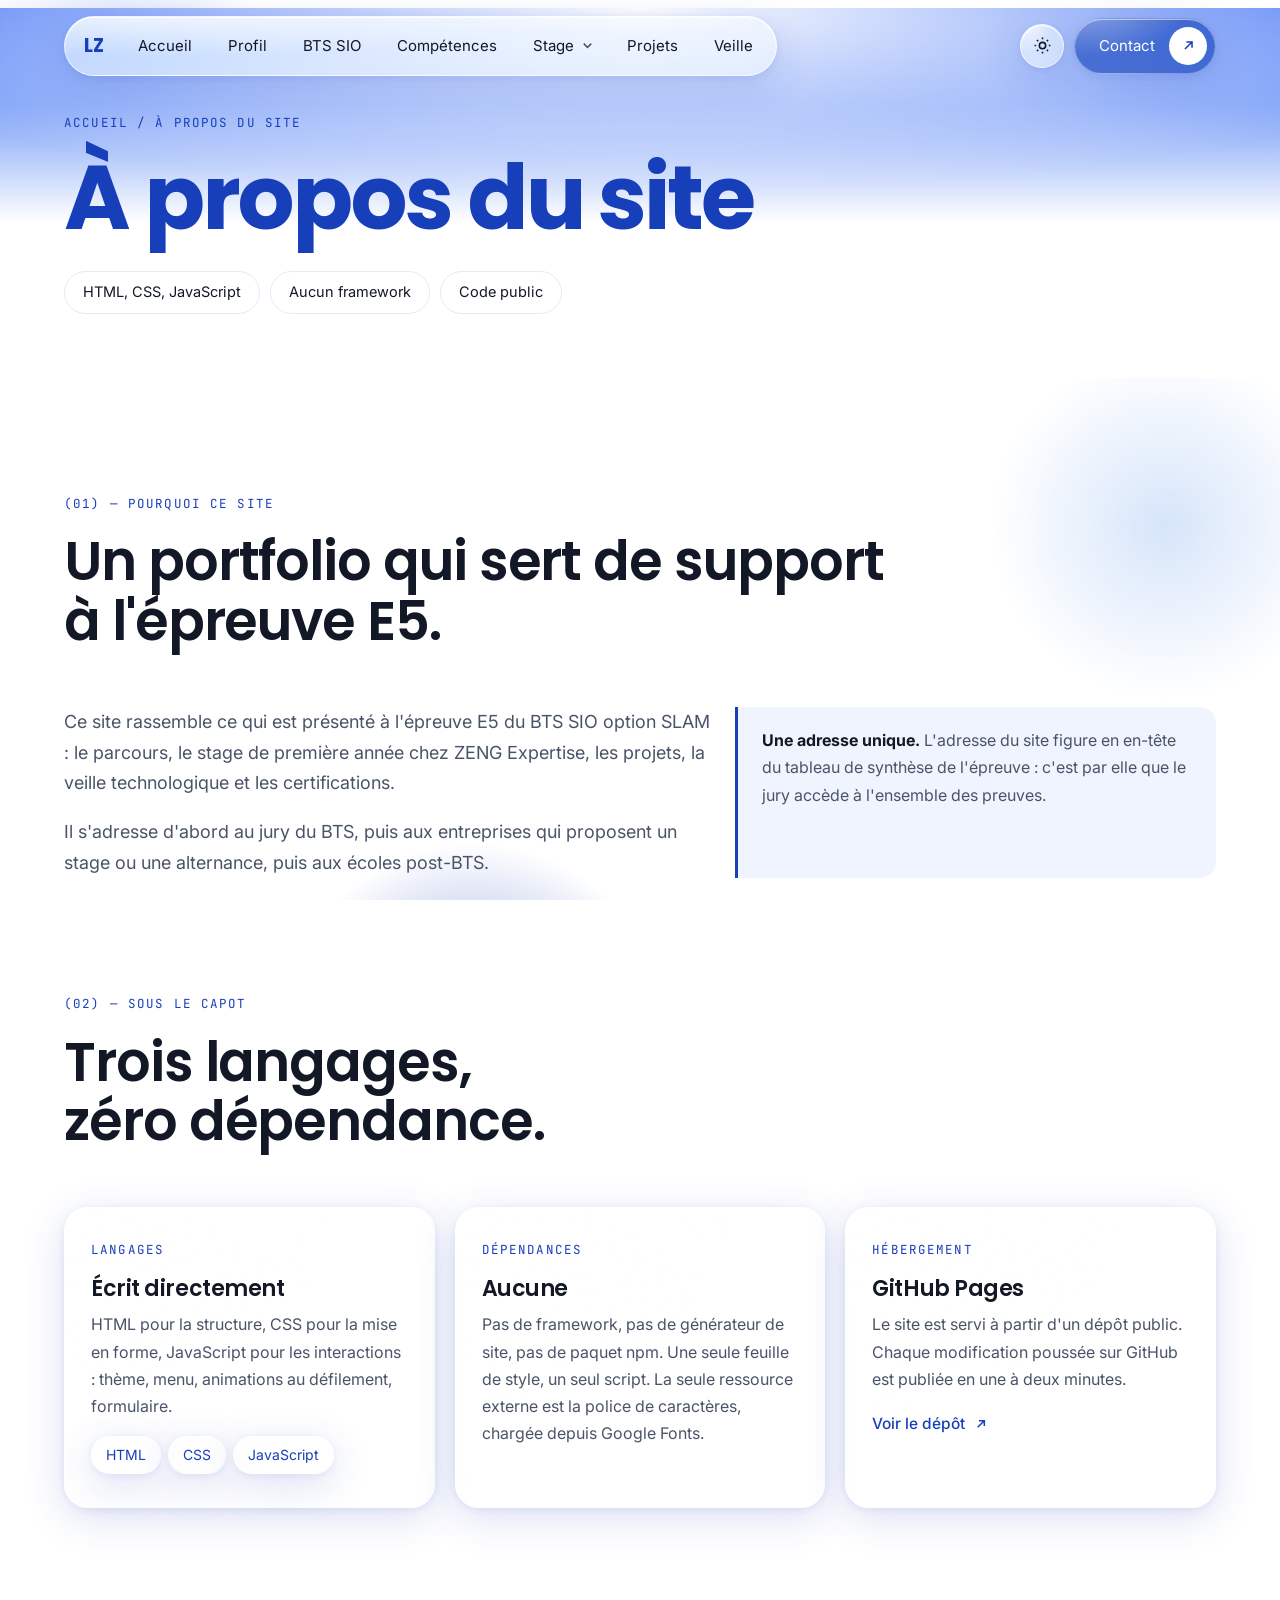
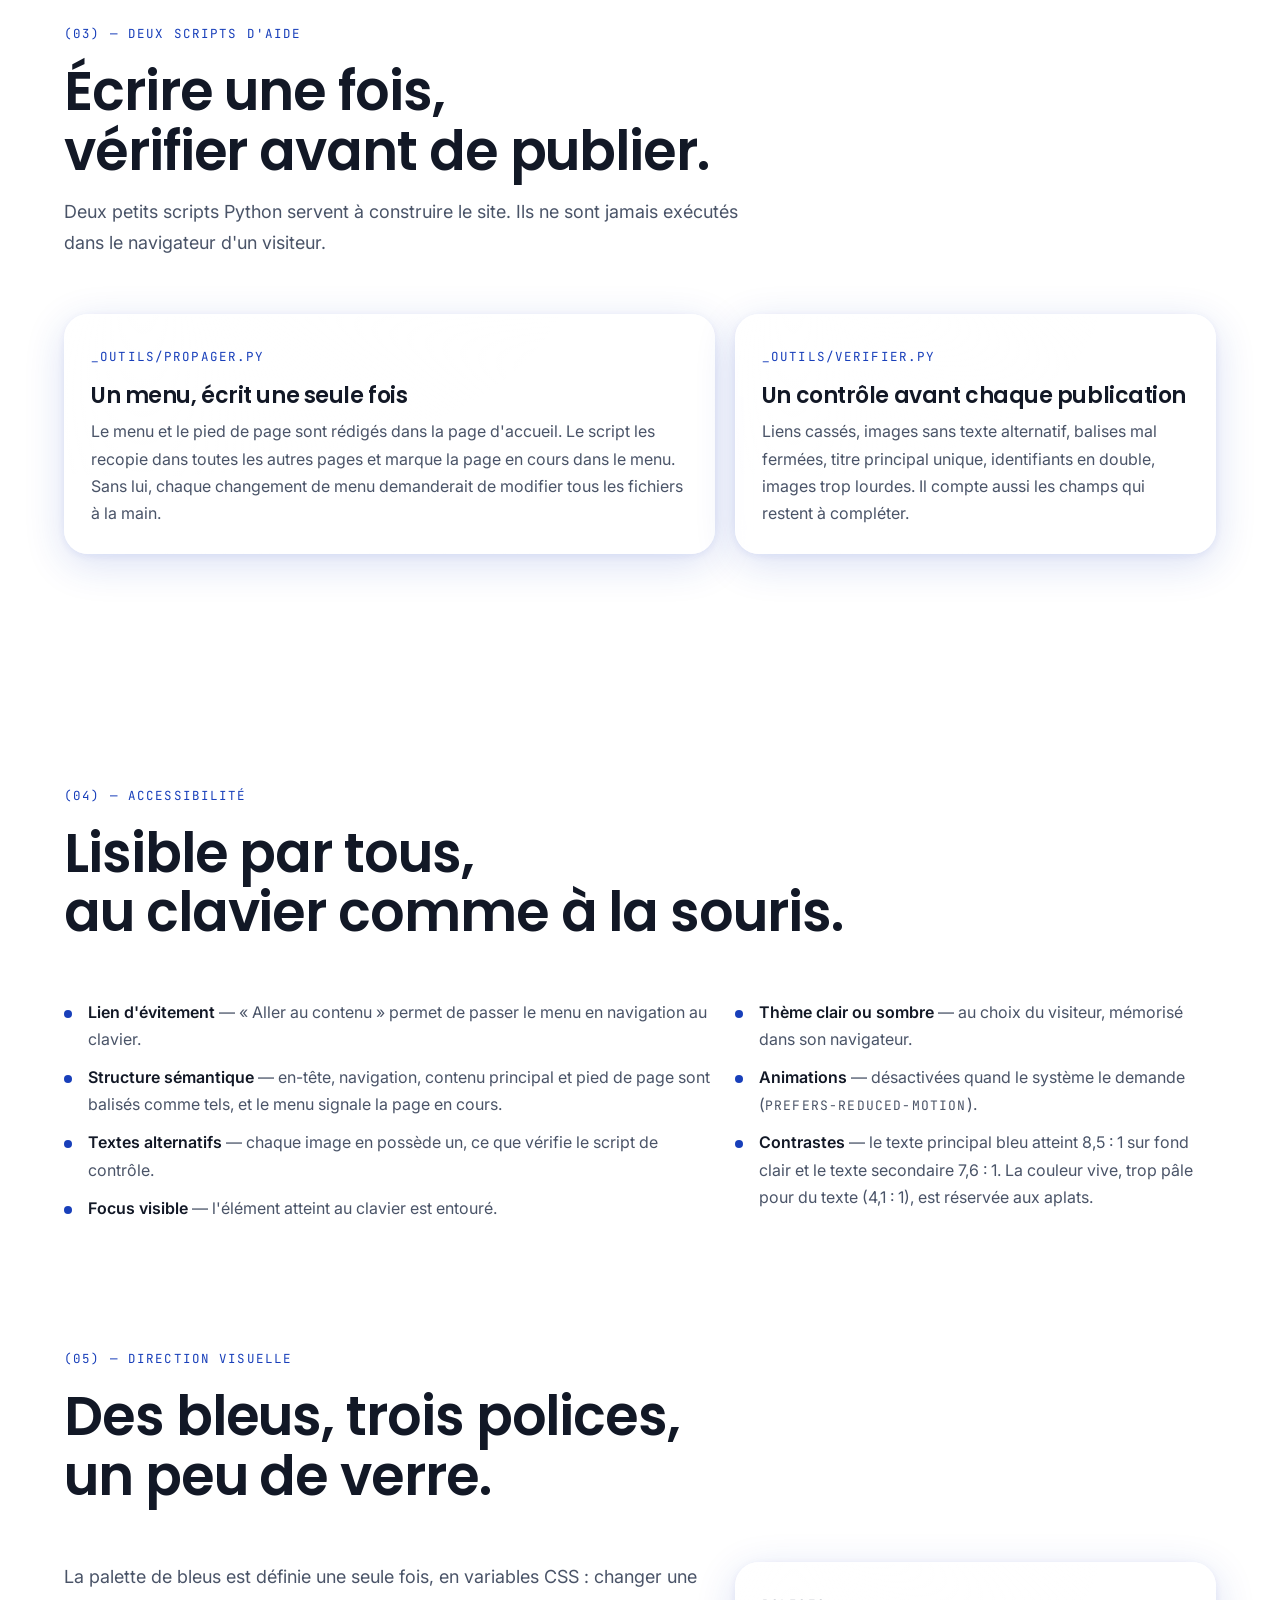
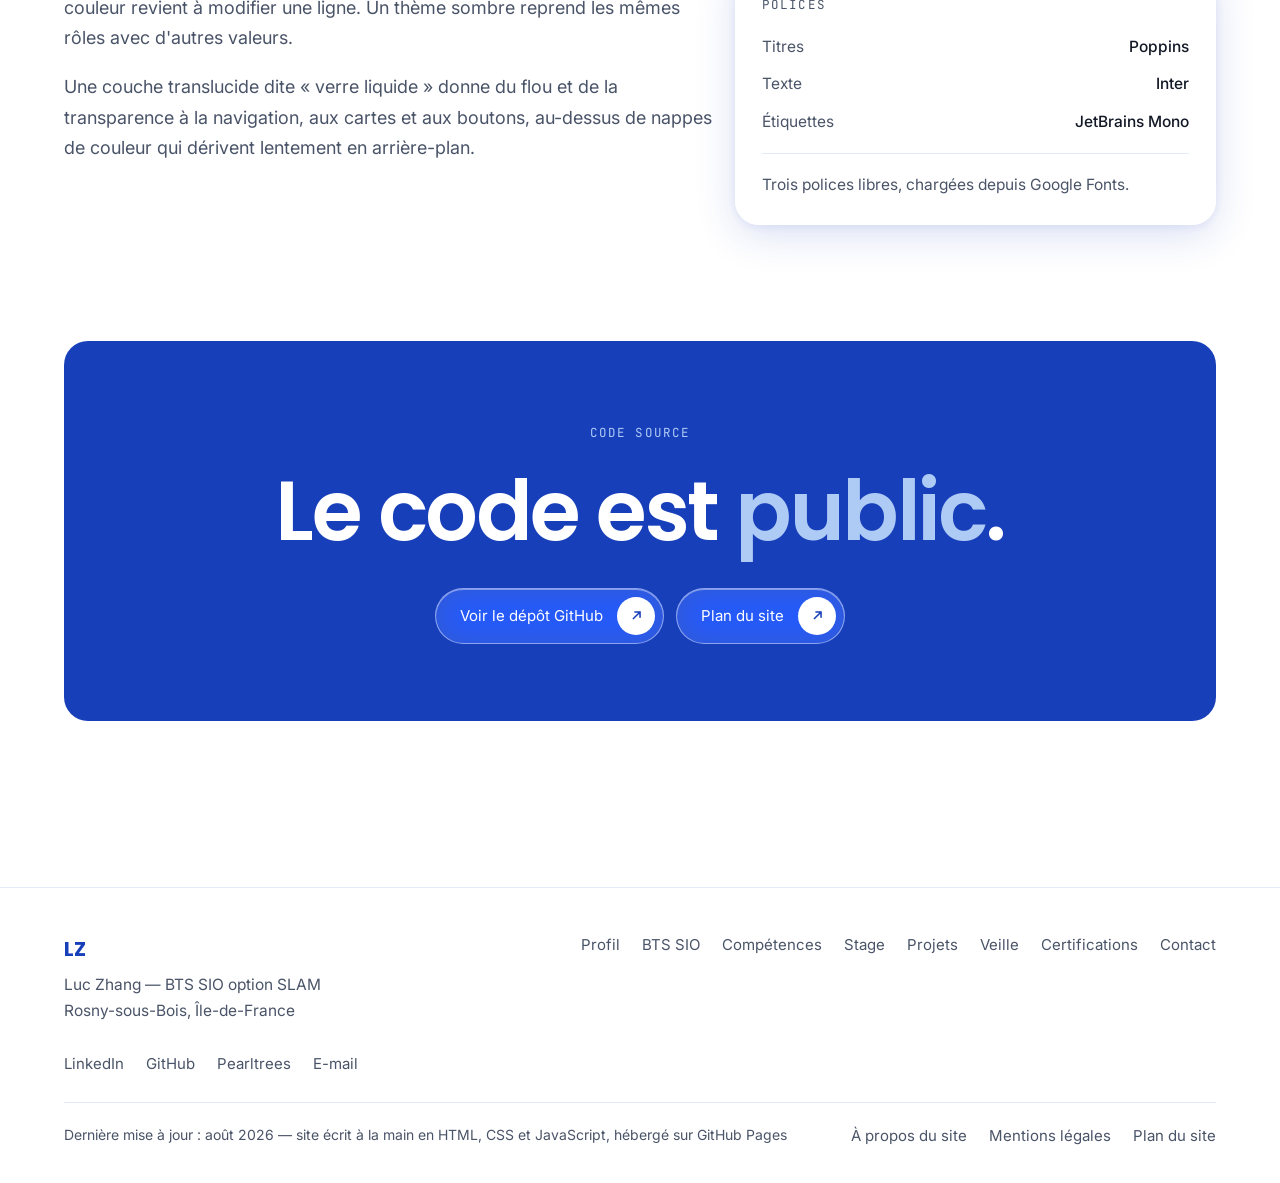
==== commit 9a9a3290: "Retire le bouton de version anglaise La traduction du site est abandonnée pour l'instant : une page " ====
--- a/a-propos.html
+++ b/a-propos.html
@@ -40,8 +40,6 @@
       <button class="icon-btn burger" id="burger" aria-label="Ouvrir le menu" aria-expanded="false">
         <svg viewBox="0 0 24 24" fill="none" stroke="currentColor" stroke-width="2"><path d="M4 7h16M4 12h16M4 17h16"/></svg>
       </button>
-      <!-- version anglaise à produire : index-en.html -->
-      <a class="icon-btn" href="index-en.html" hreflang="en" aria-label="Switch to English">EN</a>
       <button class="icon-btn" id="theme" aria-label="Basculer le thème sombre">
         <svg viewBox="0 0 24 24" fill="none" stroke="currentColor" stroke-width="2"><circle cx="12" cy="12" r="4"/><path d="M12 2v2M12 20v2M2 12h2M20 12h2M5 5l1.5 1.5M17.5 17.5L19 19M19 5l-1.5 1.5M6.5 17.5L5 19"/></svg>
       </button>
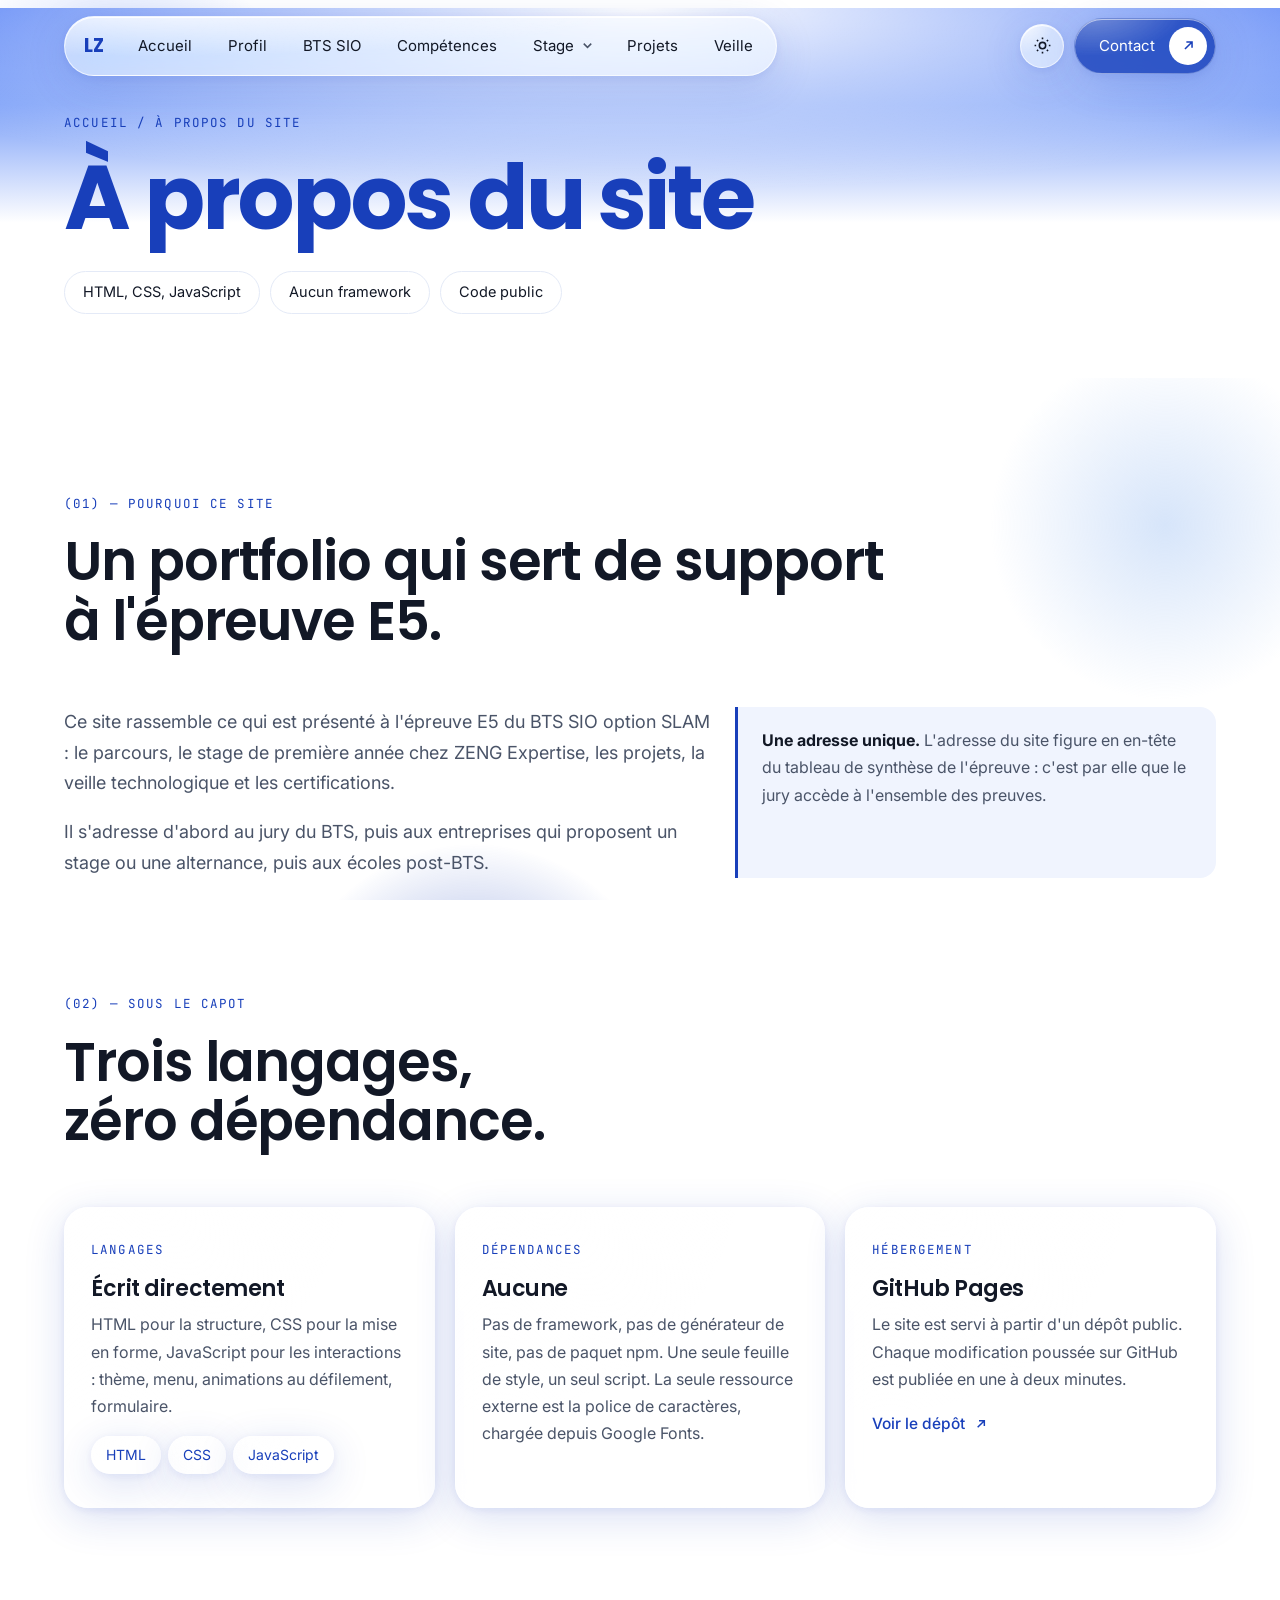
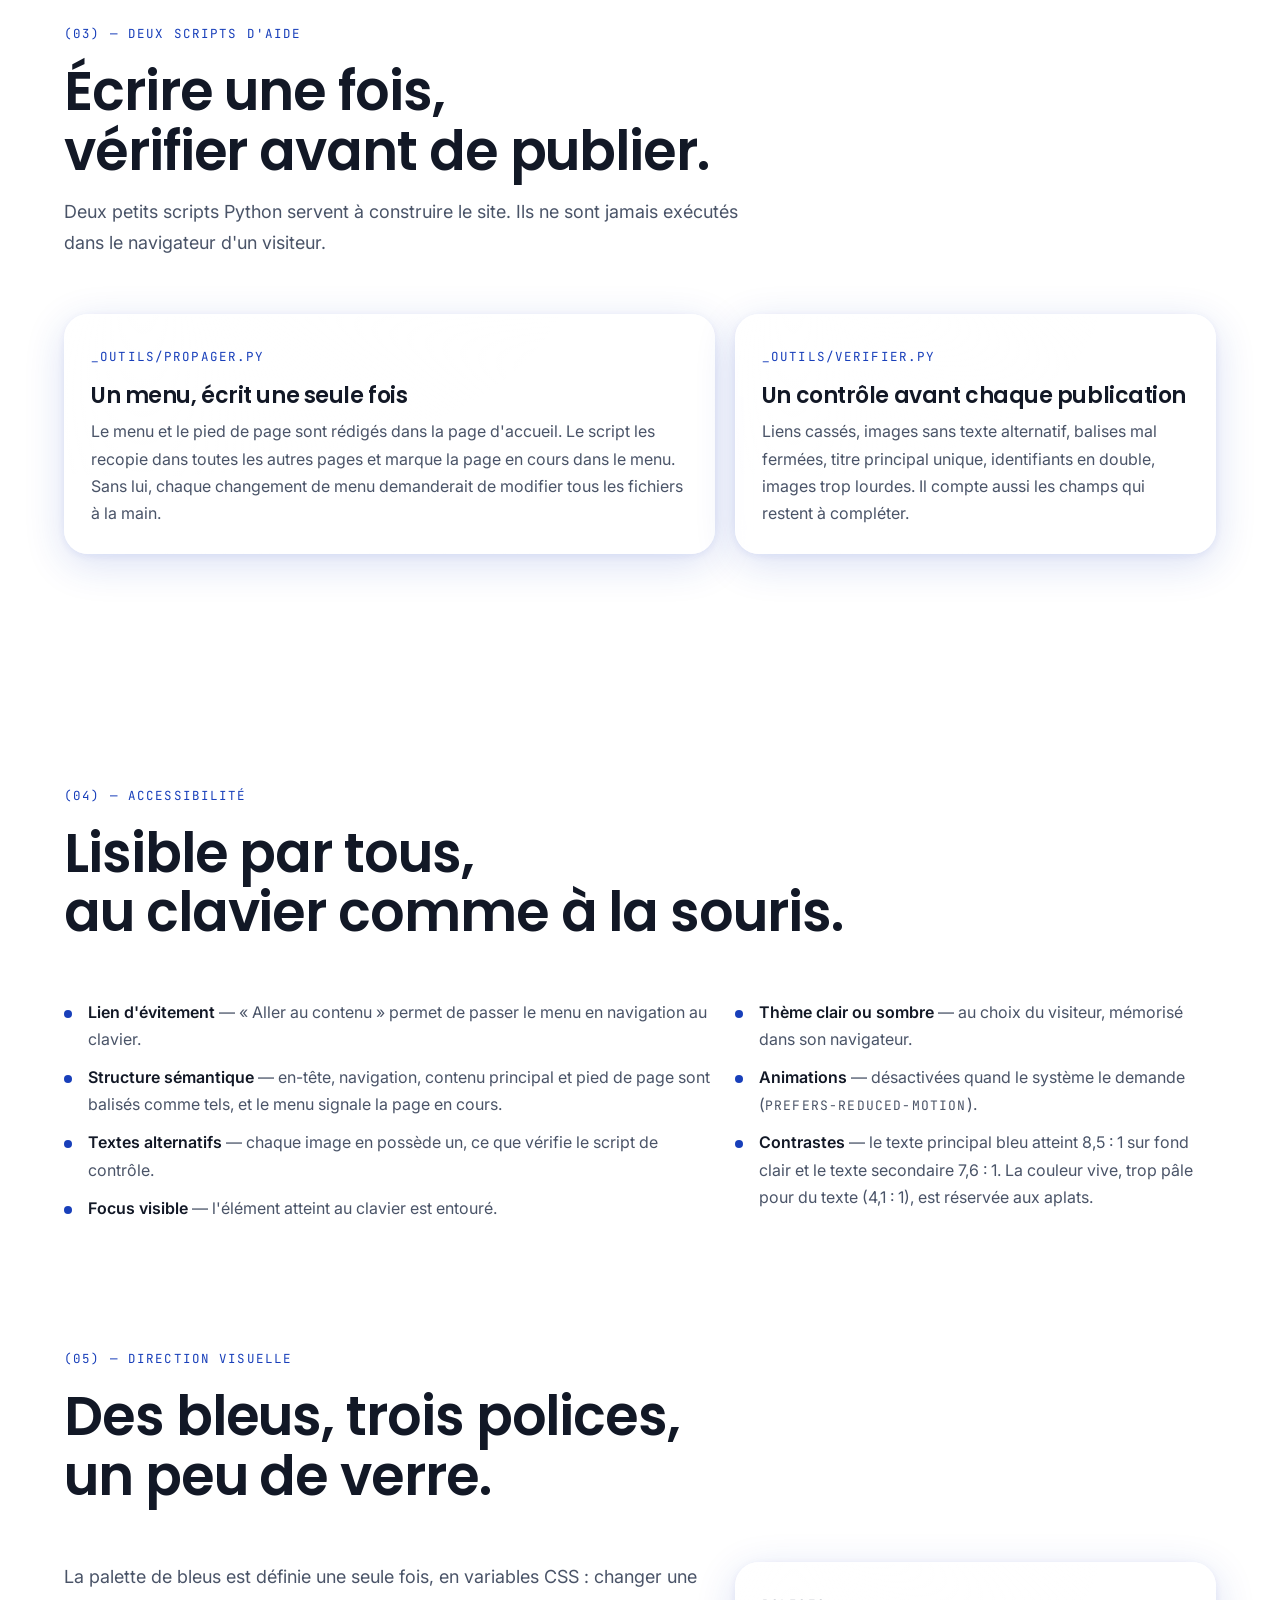
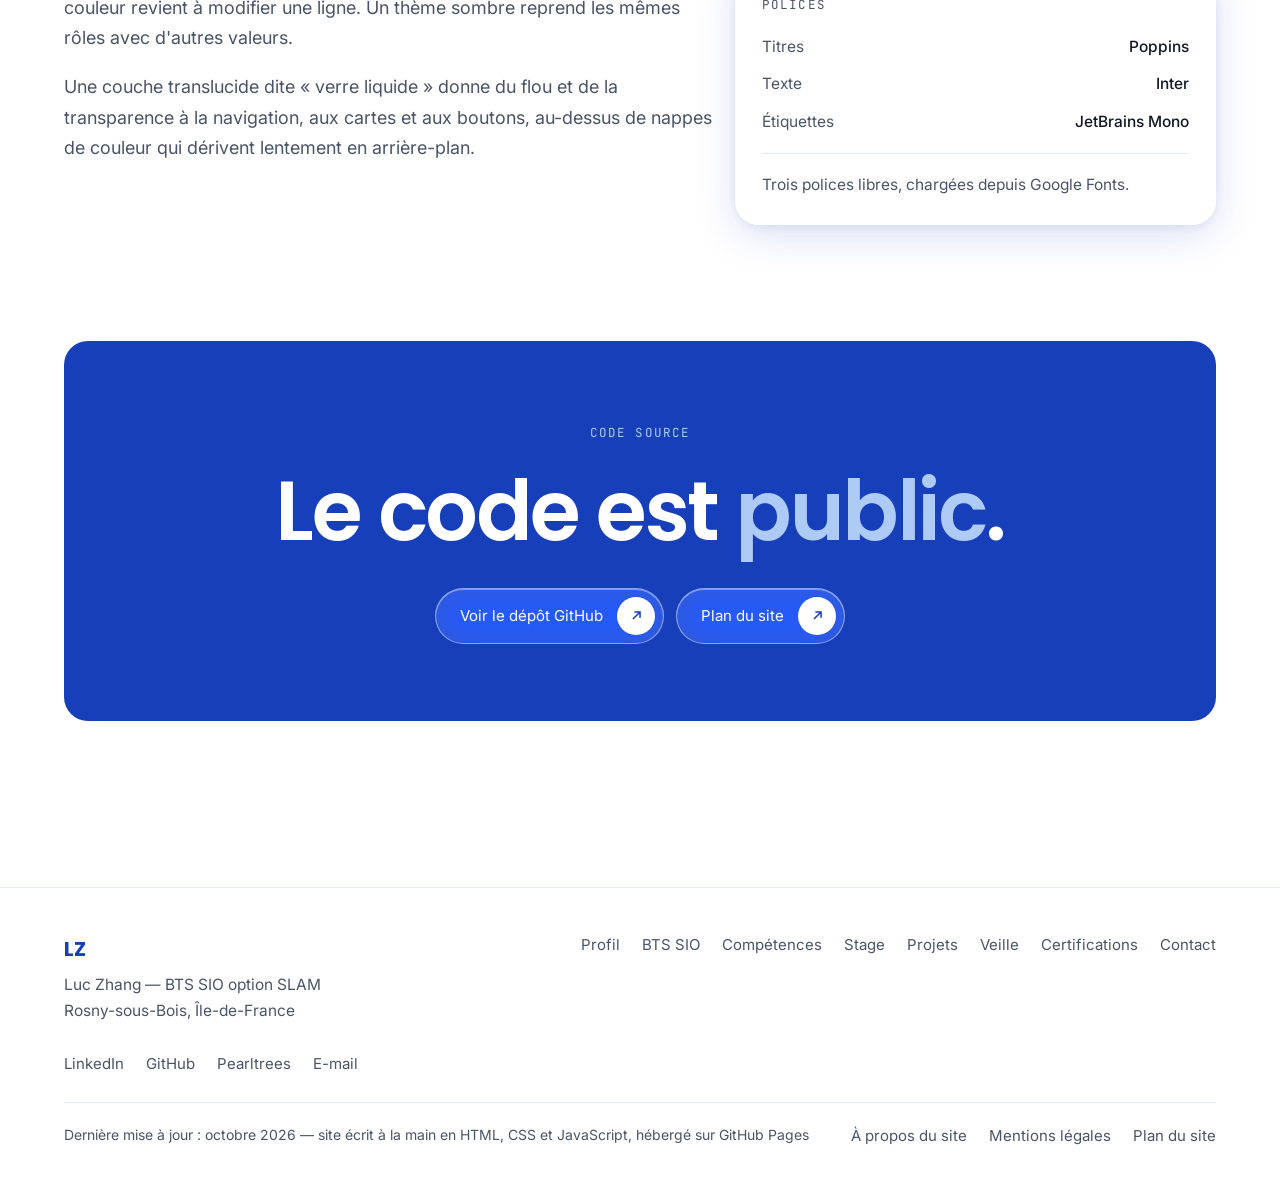
==== commit 3bb0115a: "Met à jour la date du pied de page « août 2026 » devient « octobre 2026 » dans index.html, puis prop" ====
--- a/a-propos.html
+++ b/a-propos.html
@@ -224,7 +224,7 @@
       </nav>
     </div>
     <div class="ft-in ft-bot">
-      <span>Dernière mise à jour : août 2026 — site écrit à la main en HTML, CSS et JavaScript, hébergé sur GitHub Pages</span>
+      <span>Dernière mise à jour : octobre 2026 — site écrit à la main en HTML, CSS et JavaScript, hébergé sur GitHub Pages</span>
       <nav aria-label="Pages annexes">
         <a href="a-propos.html">À propos du site</a>
         <a href="mentions-legales.html">Mentions légales</a>
--- a/assets/css/style.css
+++ b/assets/css/style.css
@@ -15,6 +15,7 @@
   --ease:cubic-bezier(.2,.7,.3,1);
   --glass-bg:rgba(255,255,255,.52); --glass-hi:rgba(255,255,255,.85); --glass-border:rgba(255,255,255,.65);
   --glass-shadow:0 10px 40px rgba(24,63,186,.16),0 2px 10px rgba(24,63,186,.08);
+  --glass-deep:80%; /* part de bleu du bouton .btn-deep : 80 % garde le texte blanc à 4,5:1 minimum sur fond blanc */
   --blob-a:#4776F5; --blob-b:#AECBF5; --blob-c:#183FBA;
 }
 [data-theme="dark"]{
@@ -28,6 +29,7 @@
         linear-gradient(180deg,#1B3A93 0%,#152657 30%,#0B1020 62%);
   --glass-bg:rgba(20,28,54,.46); --glass-hi:rgba(255,255,255,.16); --glass-border:rgba(255,255,255,.13);
   --glass-shadow:0 10px 40px rgba(0,0,0,.5),0 2px 10px rgba(0,0,0,.3);
+  --glass-deep:62%; /* en thème sombre le bleu est clair : le fonçage ferait baisser le contraste */
   --blob-a:#4776F5; --blob-b:#1B3A93; --blob-c:#8FB2F0;
 }
 
@@ -114,6 +116,7 @@
 .card{background:var(--card);border:1px solid var(--line);border-radius:var(--r-lg);padding:26px}
 .grid-3{display:grid;grid-template-columns:repeat(3,1fr);gap:20px}
 .grid-2{display:grid;grid-template-columns:1.15fr .85fr;gap:20px}
+.grid-eq{grid-template-columns:1fr 1fr}
 .grid-4{display:grid;grid-template-columns:repeat(4,1fr);gap:16px}
 .stat{border-left:2px solid var(--deep);padding-left:20px}
 .stat b{display:block;font-family:Poppins,sans-serif;font-weight:700;font-size:clamp(34px,4.2vw,54px);line-height:1;color:var(--deep)}
@@ -239,10 +242,6 @@
   body{font-size:16px}
   .grid-3,.grid-2,.grid-4,.timeline,.certs,.shots{grid-template-columns:1fr}
   .timeline::before{display:none}
-  .navpill .nl{display:none}
-  .burger{display:grid}
-  .navpill.open{position:absolute;top:74px;left:var(--pad);right:var(--pad);flex-direction:column;align-items:stretch;border-radius:var(--r-lg);padding:12px}
-  .navpill.open .nl{display:block}
   .acc-body{padding-left:4px}
   .hdr{position:relative}
   .hero{margin-top:0;padding-top:24px}
@@ -349,7 +348,14 @@
 .sub a:hover span{color:var(--deep)}
 .sub a[aria-current="page"]{background:var(--surf);color:var(--deep)}
 .has-sub:has(a[aria-current="page"]) .nl-main{color:var(--deep);font-weight:500}
-@media (max-width:760px){
+/* menu burger : seuil mesuré. Le menu complet occupe 916 px (barre 705 + boutons 196 + écart 16) ;
+   avec 5 % de marge de chaque côté, il ne tient plus à marges égales sous 1018 px. */
+@media (max-width:1020px){
+  .navpill .nl{display:none}
+  .burger{display:grid}
+  .navpill.open{position:absolute;top:74px;left:var(--pad);right:var(--pad);flex-direction:column;align-items:stretch;border-radius:var(--r-lg);padding:12px}
+  .navpill.open .nl{display:block}
+  .hdr-right{margin-left:auto}
   .has-sub{display:none;flex-direction:column;align-items:stretch;background:transparent}
   .navpill.open .has-sub{display:flex}
   .nl-toggle{display:none}
@@ -428,7 +434,7 @@
     box-shadow:var(--glass-shadow),inset 0 1px 0 var(--glass-hi);
   }
   .btn-deep{
-    background:radial-gradient(120% 160% at 12% -20%,rgba(255,255,255,.35),rgba(255,255,255,0) 55%),color-mix(in srgb,var(--deep) 62%,transparent);
+    background:radial-gradient(120% 160% at 12% -20%,rgba(255,255,255,.35),rgba(255,255,255,0) 55%),color-mix(in srgb,var(--deep) var(--glass-deep),transparent);
     backdrop-filter:blur(18px) saturate(170%);
     -webkit-backdrop-filter:blur(18px) saturate(170%);
     border:1px solid rgba(255,255,255,.3);
@@ -449,13 +455,3 @@
     box-shadow:inset 0 1px 0 rgba(255,255,255,.4);
   }
 }
-
-/* ============================================================
-   15. JUSTIFICATIFS DE CERTIFICATION
-   cadre d'image cliquable, ouvert en grand dans un nouvel onglet
-   ============================================================ */
-.certimg{display:block;border:1px solid var(--line);border-radius:var(--r);overflow:hidden;background:var(--card);transition:transform .35s var(--ease),border-color .35s}
-a.certimg:hover{transform:translateY(-3px);border-color:var(--deep)}
-.certimg img{width:100%;height:auto}
-.certimg-vide{display:grid;place-items:center;aspect-ratio:4/3;padding:20px;text-align:center;border-style:dashed}
-.certcap{font-size:15px;color:var(--sec);text-align:center}
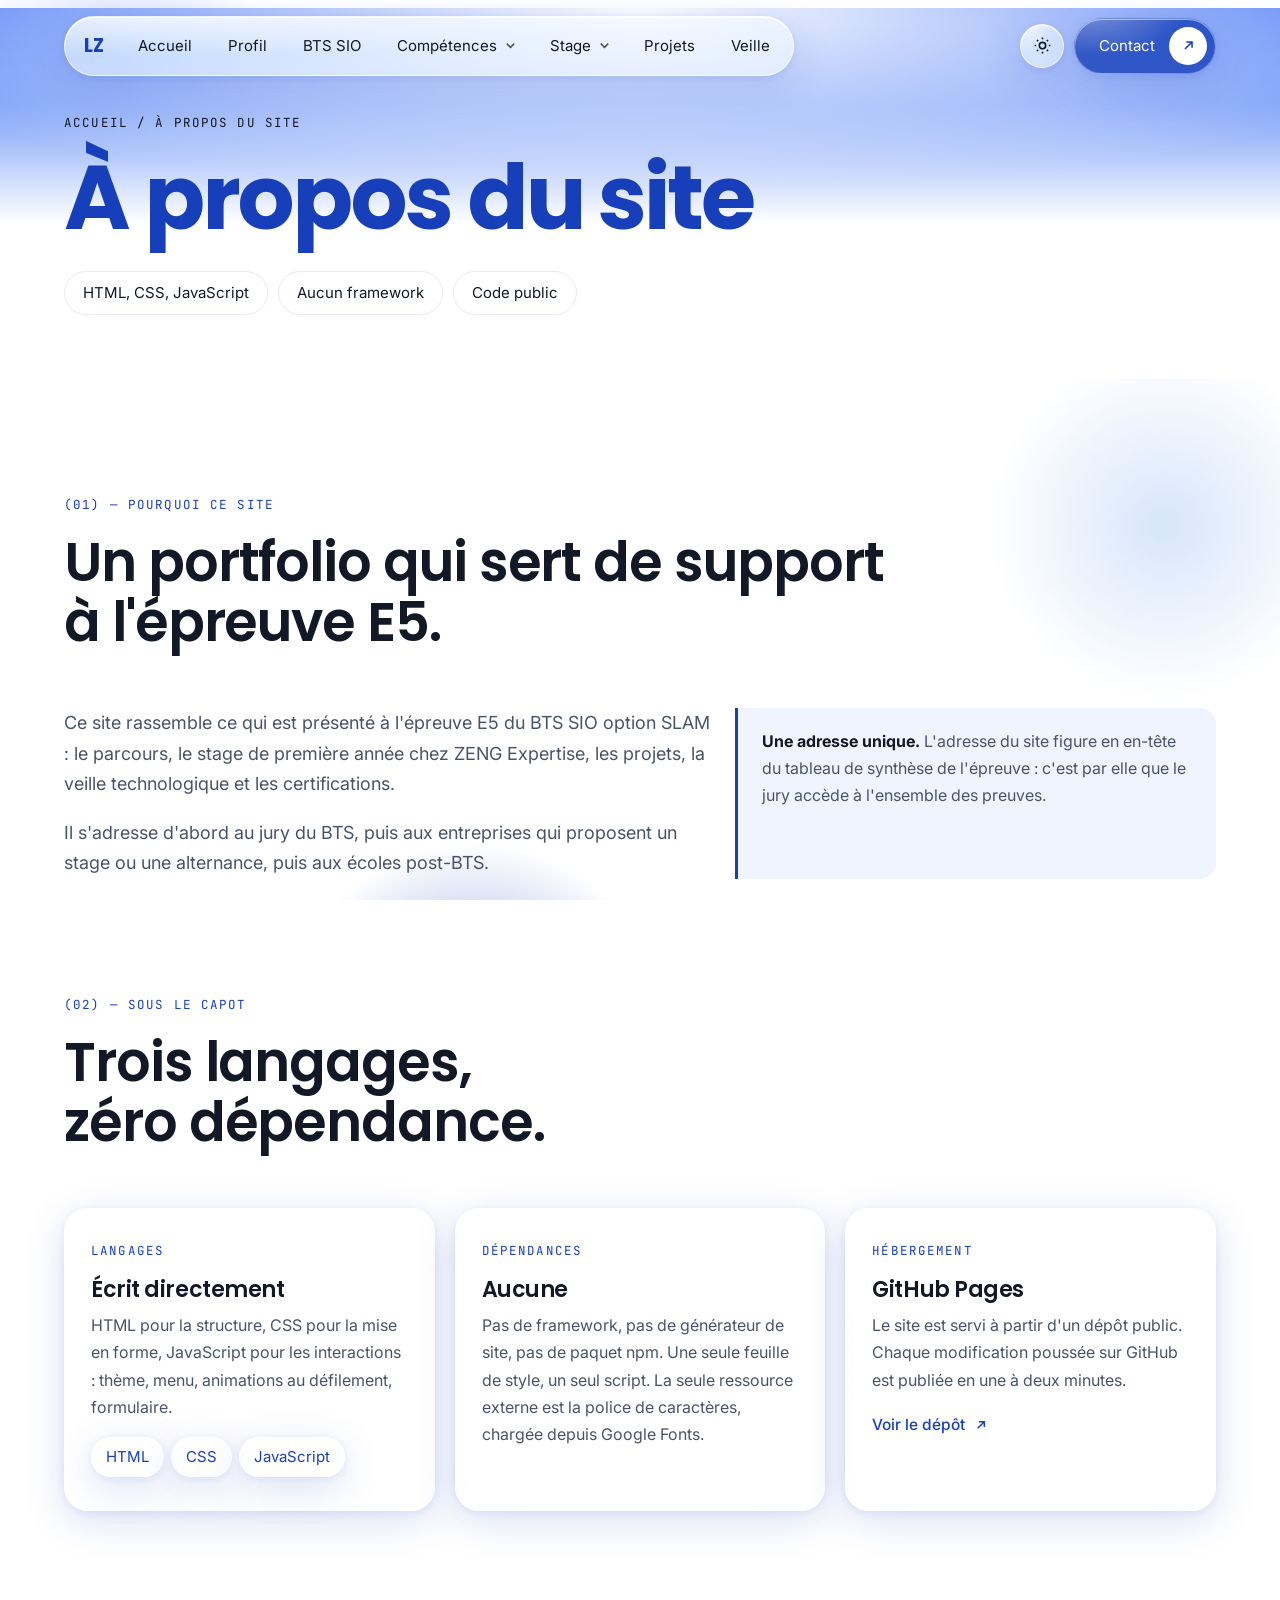
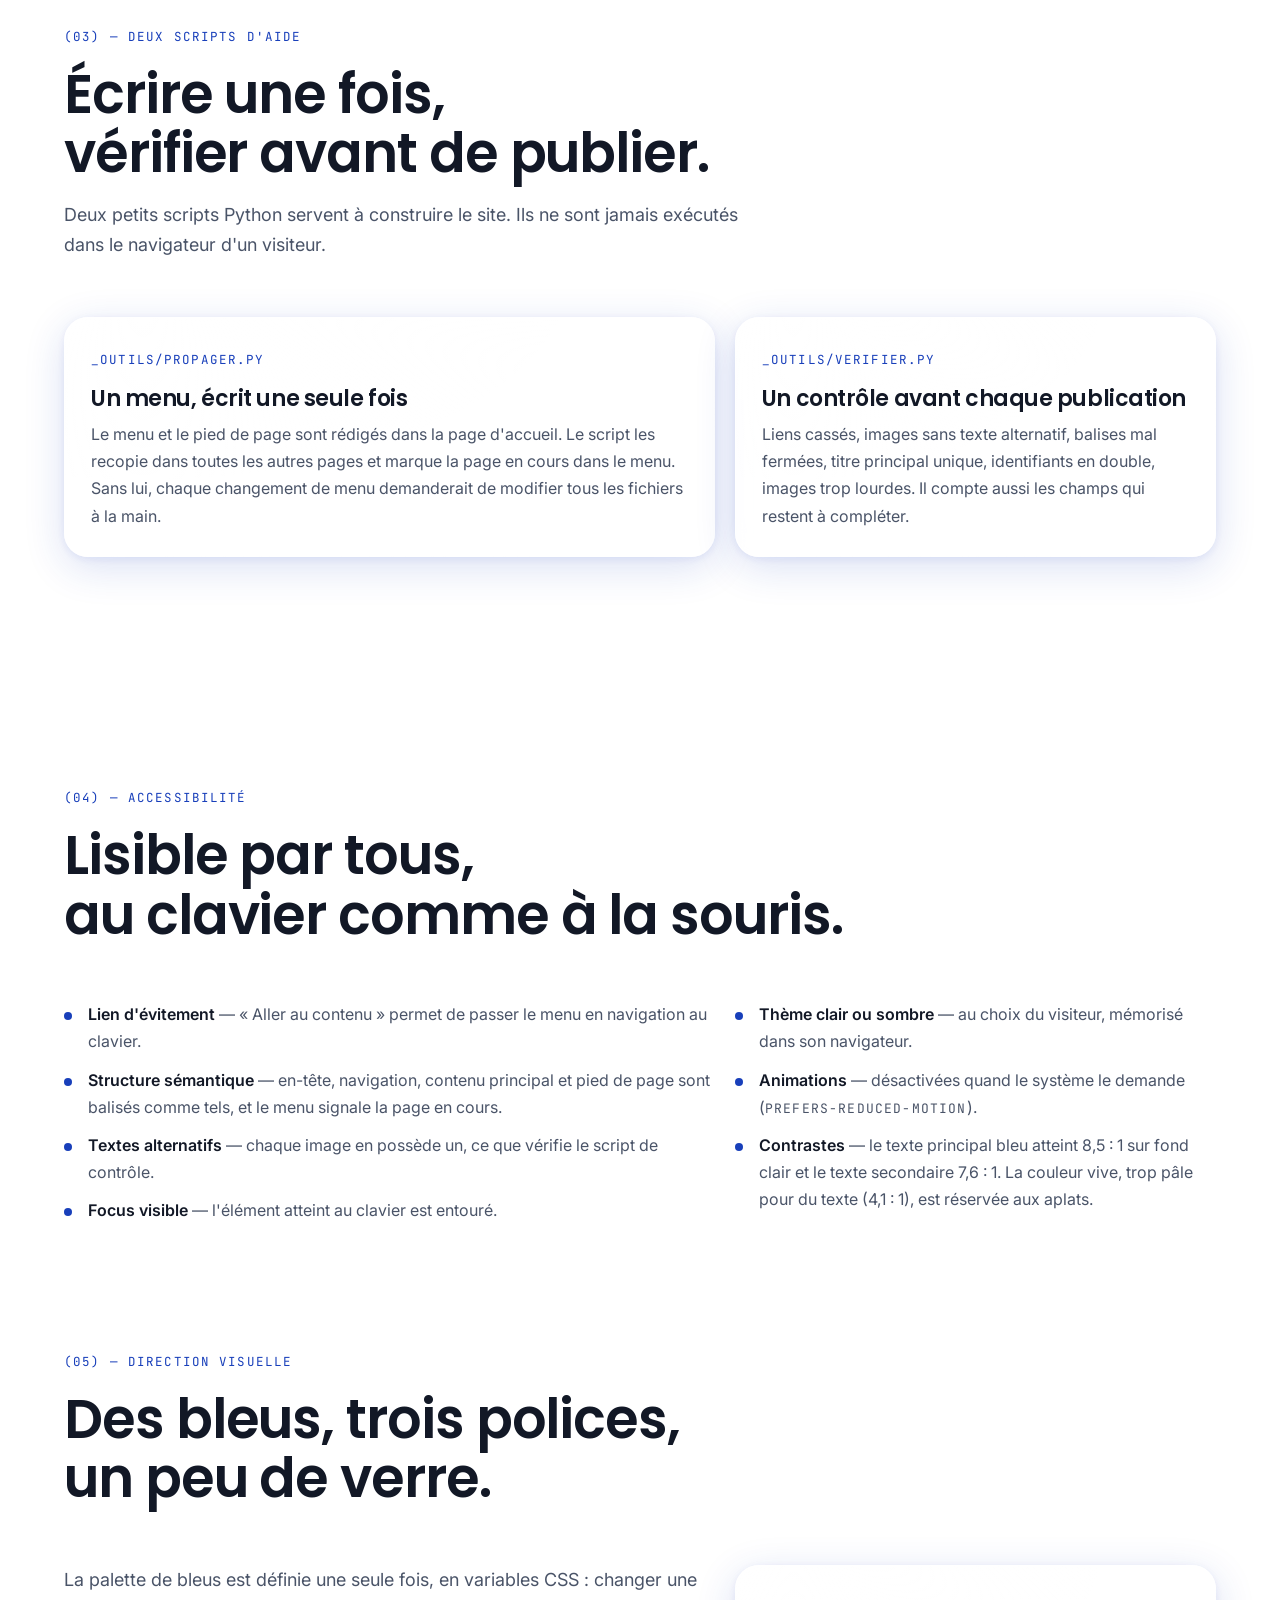
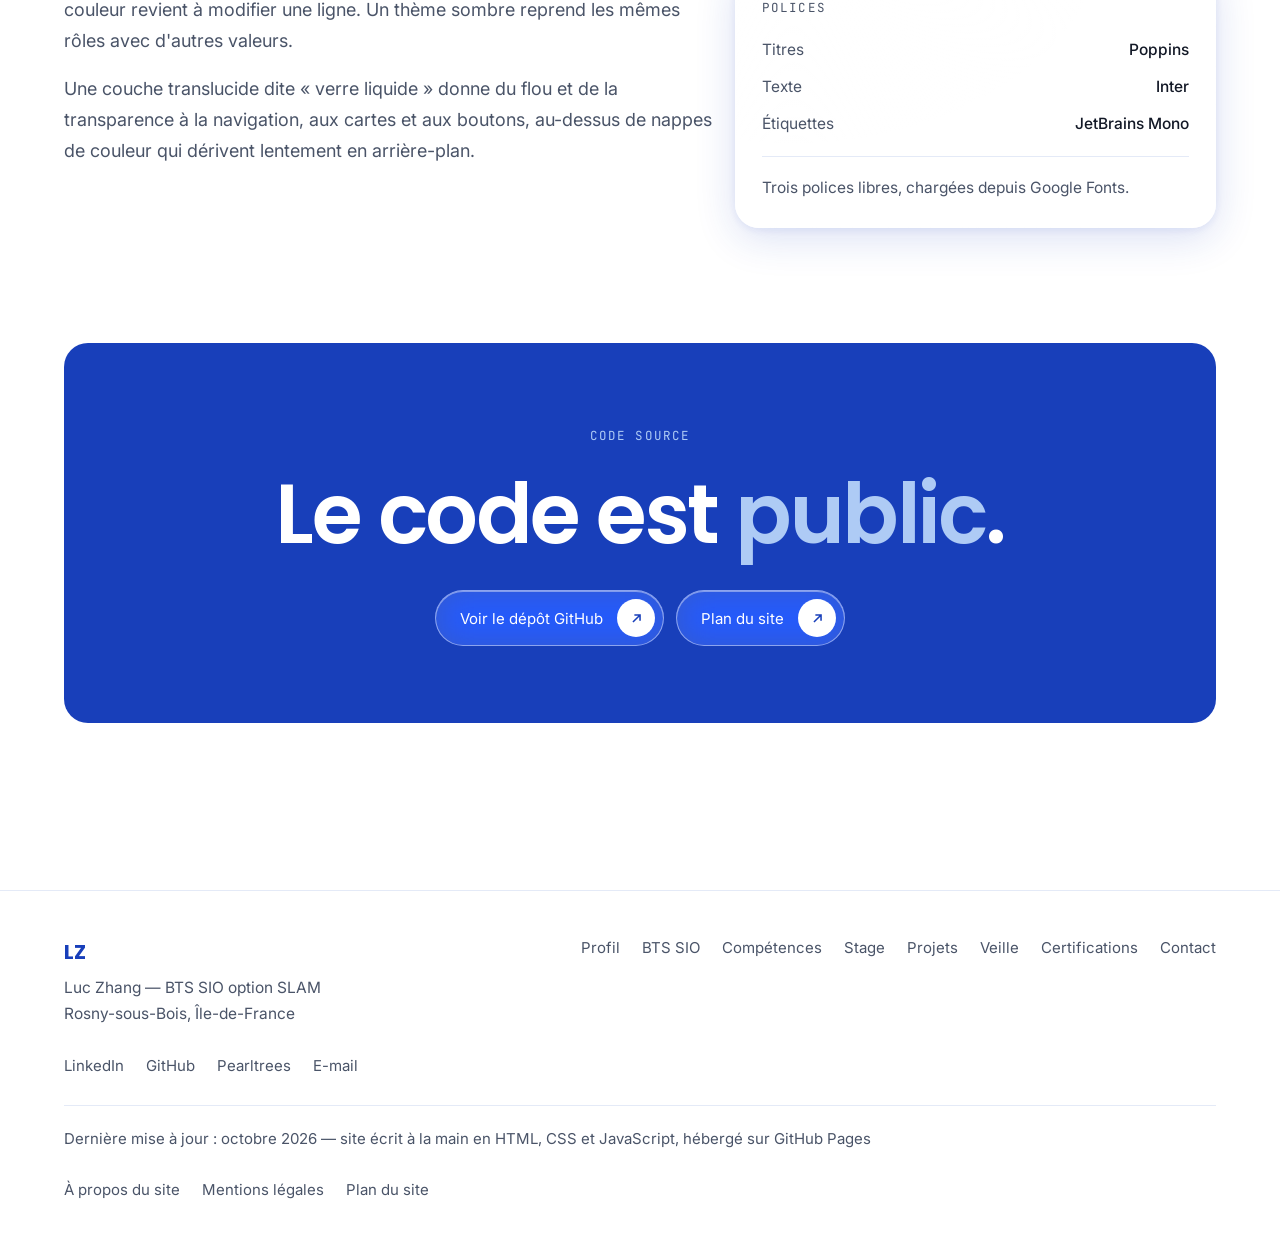
==== commit 550e9bcc: "Ajoute Certifications au menu, sous Compétences « Compétences » devient un sous-menu (comme « Stage " ====
--- a/a-propos.html
+++ b/a-propos.html
@@ -22,7 +22,16 @@
       <a class="nl" href="index.html">Accueil</a>
       <a class="nl" href="profil.html">Profil</a>
       <a class="nl" href="bts-sio.html">BTS SIO</a>
-      <a class="nl" href="competences.html">Compétences</a>
+      <div class="has-sub">
+        <a class="nl nl-main" href="competences.html">Compétences</a>
+        <button class="nl-toggle" aria-expanded="false" aria-label="Ouvrir le sous-menu Compétences">
+          <svg viewBox="0 0 24 24" fill="none" stroke="currentColor" stroke-width="2.4"><path d="M6 9l6 6 6-6"/></svg>
+        </button>
+        <div class="sub">
+          <a href="competences.html">Référentiel<span>Les compétences et leurs preuves</span></a>
+          <a href="certifications.html">Certifications<span>ANSSI, freeCodeCamp, PIX</span></a>
+        </div>
+      </div>
       <div class="has-sub">
         <a class="nl nl-main" href="stage-1.html">Stage</a>
         <button class="nl-toggle" aria-expanded="false" aria-label="Ouvrir le sous-menu Stage">
--- a/assets/css/style.css
+++ b/assets/css/style.css
@@ -5,8 +5,8 @@
   --deep:#183FBA; --vivid:#4776F5; --pale:#AECBF5; --faint:#D8E3FC;
   --surf:#F0F4FE; --page:#FFFFFF; --card:#FFFFFF;
   --ink:#121826; --sec:#4A5468; --line:#E4EAF7;
-  --ok:#0E9F6E; --ok-bg:#E1F5EE;
-  --wait:#B45309; --wait-bg:#FAEEDA;
+  --ok:#087A52; --ok-bg:#E1F5EE;
+  --wait:#A64C08; --wait-bg:#FAEEDA;
   --todo:#7A3FBF; --todo-bg:#F1EAFB;
   --sky:radial-gradient(120% 85% at 50% 0%,#FFFFFF 0%,rgba(255,255,255,0) 58%),
         linear-gradient(180deg,#4776F5 0%,#7CA0F8 26%,#FFFFFF 58%);
@@ -124,9 +124,9 @@
 .idcard dl{display:grid;grid-template-columns:auto 1fr;gap:11px 16px;margin:0;font-size:15.5px}
 .idcard dt{color:var(--sec)}
 .idcard dd{margin:0;text-align:right;font-weight:500}
-.chip{display:inline-block;background:var(--surf);color:var(--deep);border-radius:999px;padding:7px 15px;font-size:14px;margin:0 7px 7px 0}
+.chip{display:inline-block;background:var(--surf);color:var(--deep);border-radius:999px;padding:7px 15px;font-size:15px;margin:0 7px 7px 0}
 .chip-n{background:var(--surf);color:var(--sec)}
-.badge{display:inline-flex;align-items:center;gap:7px;border-radius:999px;padding:6px 14px;font-size:13.5px;font-weight:500}
+.badge{display:inline-flex;align-items:center;gap:7px;border-radius:999px;padding:6px 14px;font-size:15px;font-weight:500}
 .badge-ok{background:var(--ok-bg);color:var(--ok)}
 .badge-wait{background:var(--wait-bg);color:var(--wait)}
 
@@ -152,7 +152,7 @@
 .band .lead{color:rgba(255,255,255,.82)}
 .band .mono{color:rgba(255,255,255,.75)}
 .band h2{color:#fff}
-[data-theme="dark"] .band{background:#152A63}
+[data-theme="dark"] .band,[data-theme="dark"] .cta{background:#152A63}
 
 /* frise */
 .timeline{display:grid;grid-template-columns:repeat(4,1fr);gap:22px;position:relative;margin-top:14px}
@@ -208,7 +208,7 @@
 .cert{display:flex;align-items:center;gap:16px;border:1px solid var(--line);border-radius:var(--r);padding:18px 22px;background:var(--card)}
 .cert .sq{width:44px;height:44px;border-radius:12px;background:var(--surf);color:var(--deep);display:grid;place-items:center;flex:none}
 .cert b{display:block;font-size:16px;font-weight:600;line-height:1.35}
-.cert span{font-size:14px;color:var(--sec)}
+.cert span{font-size:15px;color:var(--sec)}
 
 /* CTA final */
 .cta{background:var(--deep);color:#fff;border-radius:var(--r-lg);padding:clamp(38px,6vw,84px);text-align:center}
@@ -222,7 +222,7 @@
 .ft nav{display:flex;gap:22px;flex-wrap:wrap}
 .ft a{color:var(--sec);text-decoration:none;font-size:15px}
 .ft a:hover{color:var(--deep)}
-.ft-bot{margin-top:26px;padding-top:20px;border-top:1px solid var(--line);font-size:14px;color:var(--sec)}
+.ft-bot{margin-top:26px;padding-top:20px;border-top:1px solid var(--line);font-size:15px;color:var(--sec)}
 
 /* ============================================================
    7. ANIMATIONS
@@ -257,17 +257,17 @@
    ============================================================ */
 .pagehead{position:relative;background:var(--sky);margin-top:-84px;padding:104px 0 clamp(38px,5vw,72px);overflow:hidden}
 .pagehead .wrap{position:relative;z-index:1}
-.bread{color:var(--deep)}
+.bread{color:var(--ink)}
 .bread a{text-decoration:none}
 .bread a:hover{text-decoration:underline}
 .pagehead h1{font-size:clamp(38px,7vw,92px);color:var(--deep);letter-spacing:-.035em;margin:16px 0 0;font-weight:700}
 .pagehead .sub{margin-top:16px;font-size:clamp(17px,1.7vw,22px);color:var(--ink);max-width:64ch}
 .pagehead .meta{display:flex;gap:10px;flex-wrap:wrap;margin-top:24px}
-.pagehead .meta span{background:var(--card);border:1px solid var(--line);border-radius:999px;padding:8px 18px;font-size:14.5px}
+.pagehead .meta span{background:var(--card);border:1px solid var(--line);border-radius:999px;padding:8px 18px;font-size:15px}
 
 /* tableaux */
 .tbl{width:100%;border-collapse:separate;border-spacing:0;border:1px solid var(--line);border-radius:var(--r);overflow:hidden;font-size:16px}
-.tbl caption{text-align:left;color:var(--sec);font-size:14px;padding-bottom:12px}
+.tbl caption{text-align:left;color:var(--sec);font-size:15px;padding-bottom:12px}
 .tbl th{background:var(--surf);text-align:left;font-family:'JetBrains Mono',monospace;text-transform:uppercase;letter-spacing:.08em;font-size:12px;font-weight:500;color:var(--ink);padding:15px 18px;white-space:nowrap}
 .tbl td{padding:15px 18px;border-top:1px solid var(--line);vertical-align:middle;color:var(--ink)}
 .tbl td.sec{color:var(--sec);font-size:15.5px}
@@ -298,7 +298,7 @@
 .gal{display:grid;grid-template-columns:1fr 1fr;gap:18px}
 .gal figure{margin:0;border:1px solid var(--line);border-radius:var(--r-lg);overflow:hidden;background:var(--card)}
 .gal img{width:100%}
-.gal figcaption{padding:15px 20px;font-size:14.5px;color:var(--sec);border-top:1px solid var(--line)}
+.gal figcaption{padding:15px 20px;font-size:15px;color:var(--sec);border-top:1px solid var(--line)}
 @media (max-width:860px){.gal{grid-template-columns:1fr}}
 
 /* ============================================================
@@ -306,6 +306,7 @@
    ============================================================ */
 .tag{display:inline-block;border-radius:6px;padding:4px 10px;font-family:'JetBrains Mono',monospace;font-size:11.5px;letter-spacing:.06em;text-transform:uppercase;white-space:nowrap}
 .tag-slam{background:var(--deep);color:#fff}
+[data-theme="dark"] .tag-slam{color:var(--page)}
 .tag-commun{background:var(--surf);color:var(--deep);border:1px solid var(--faint)}
 .lvl{display:flex;align-items:center;gap:12px;white-space:nowrap}
 .lvl b{font-size:15px;font-weight:500;color:var(--ink)}
@@ -324,7 +325,7 @@
 .prj .top{display:flex;justify-content:space-between;align-items:center;gap:12px}
 .prj h3{font-size:20px}
 .prj p{font-size:15.5px;color:var(--sec);flex:1}
-.prj .foot{display:flex;justify-content:space-between;align-items:center;gap:12px;padding-top:14px;border-top:1px solid var(--line);font-size:14.5px;color:var(--sec)}
+.prj .foot{display:flex;justify-content:space-between;align-items:center;gap:12px;padding-top:14px;border-top:1px solid var(--line);font-size:15px;color:var(--sec)}
 @media (max-width:1000px){.prj-grid{grid-template-columns:1fr 1fr}}
 @media (max-width:760px){.prj-grid{grid-template-columns:1fr}}
 
@@ -343,14 +344,15 @@
 .sub::before{content:"";position:absolute;top:-14px;left:0;right:0;height:14px}
 .has-sub:hover .sub,.has-sub.open .sub{opacity:1;visibility:visible;transform:none}
 .sub a{display:block;padding:11px 15px;border-radius:12px;text-decoration:none;font-size:15.5px;color:var(--ink);transition:background .2s,color .2s}
-.sub a span{display:block;font-size:13.5px;color:var(--sec);margin-top:2px}
+.sub a span{display:block;font-size:15px;color:var(--sec);margin-top:2px}
 .sub a:hover{background:var(--surf);color:var(--deep)}
 .sub a:hover span{color:var(--deep)}
 .sub a[aria-current="page"]{background:var(--surf);color:var(--deep)}
 .has-sub:has(a[aria-current="page"]) .nl-main{color:var(--deep);font-weight:500}
-/* menu burger : seuil mesuré. Le menu complet occupe 916 px (barre 705 + boutons 196 + écart 16) ;
-   avec 5 % de marge de chaque côté, il ne tient plus à marges égales sous 1018 px. */
-@media (max-width:1020px){
+/* menu burger : seuil mesuré. Le menu complet occupe 934 px (barre 722 + boutons 196 + écart 16) ;
+   avec 5 % de marge de chaque côté, il ne tient plus à marges égales sous 1037 px.
+   À recalculer si une entrée est ajoutée au menu : (barre + boutons + 16) / 0,9. */
+@media (max-width:1040px){
   .navpill .nl{display:none}
   .burger{display:grid}
   .navpill.open{position:absolute;top:74px;left:var(--pad);right:var(--pad);flex-direction:column;align-items:stretch;border-radius:var(--r-lg);padding:12px}
@@ -381,7 +383,7 @@
 .field input:focus,.field select:focus,.field textarea:focus{border-color:var(--deep);background:var(--card);outline:none}
 .field textarea{min-height:160px;resize:vertical;line-height:1.6}
 .field.invalide input,.field.invalide select,.field.invalide textarea{border-color:#C0392B}
-.field-err{display:none;color:#B42318;font-size:14.5px;margin-top:7px}
+.field-err{display:none;color:#B42318;font-size:15px;margin-top:7px}
 .field.invalide .field-err{display:block}
 [data-theme="dark"] .field-err{color:#F08F8F}
 .select-wrap{position:relative}
@@ -455,3 +457,13 @@
     box-shadow:inset 0 1px 0 rgba(255,255,255,.4);
   }
 }
+
+/* ============================================================
+   15. JUSTIFICATIFS DE CERTIFICATION
+   cadre d'image cliquable, ouvert en grand dans un nouvel onglet
+   ============================================================ */
+.certimg{display:block;border:1px solid var(--line);border-radius:var(--r);overflow:hidden;background:var(--card);transition:transform .35s var(--ease),border-color .35s}
+a.certimg:hover{transform:translateY(-3px);border-color:var(--deep)}
+.certimg img{width:100%;height:auto}
+.certimg-vide{display:grid;place-items:center;aspect-ratio:4/3;padding:20px;text-align:center;border-style:dashed}
+.certcap{font-size:15px;color:var(--sec);text-align:center}
